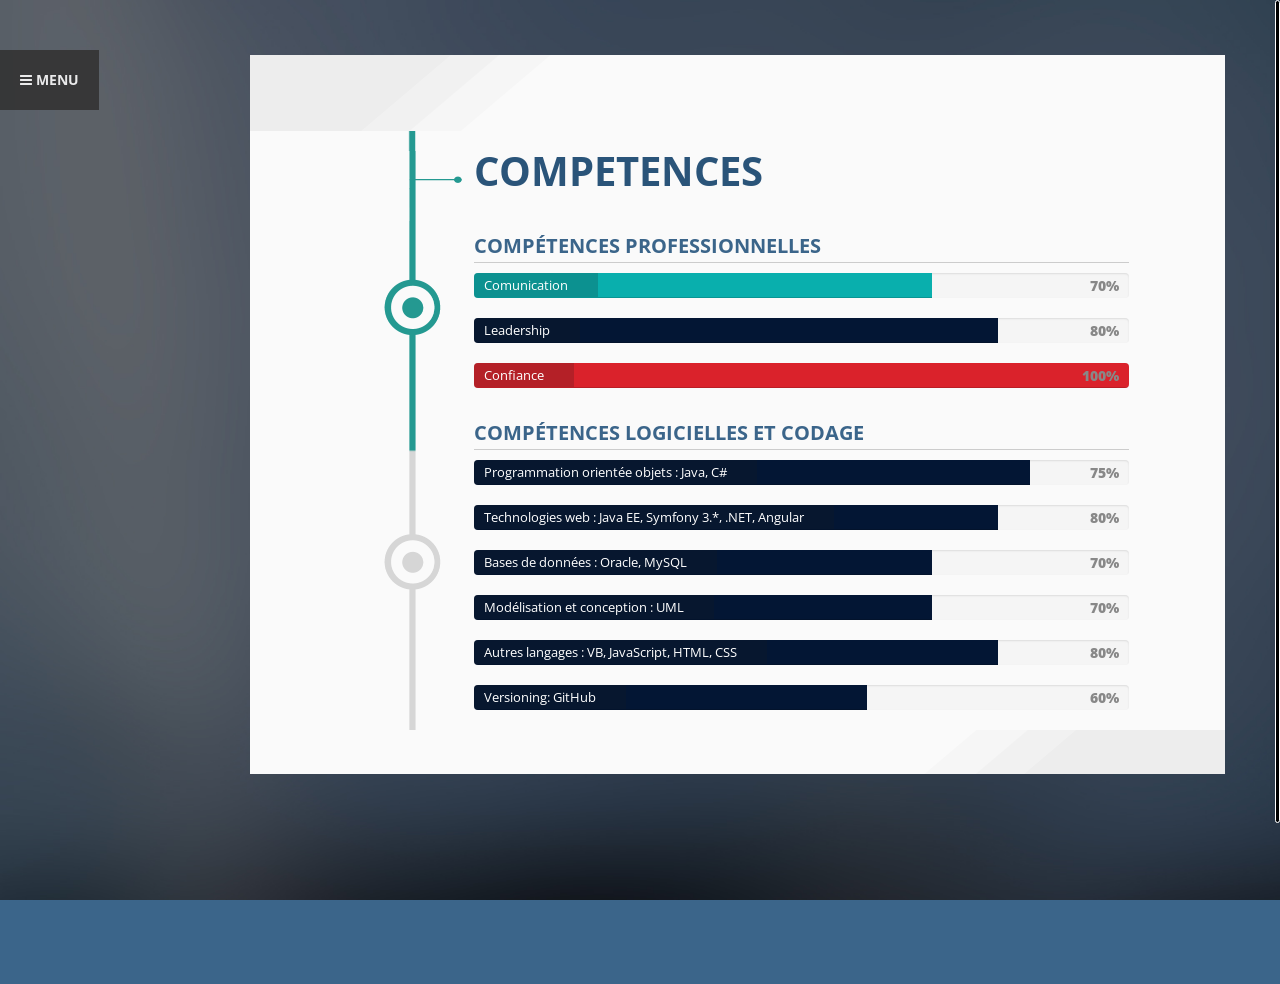
==== competences.html @ 01e5f042 "first commit" ====
<!DOCTYPE html>
<html lang="en-US">

<!-- Mirrored from 3jon.com/demo/nwp/item/vertica/johnrex/ by HTTrack Website Copier/3.x [XR&CO'2014], Sun, 17 Nov 2019 12:20:59 GMT -->
<!-- Added by HTTrack --><meta http-equiv="content-type" content="text/html;charset=UTF-8" /><!-- /Added by HTTrack -->
<head>
	<meta charset="utf-8">
	<!--[if IE]><meta http-equiv="X-UA-Compatible" content="IE=edge"><![endif]-->
	<meta name="viewport" content="width=device-width, initial-scale=1">

	<link href="wp-content/themes/vertica/img/apple-touch-icon-144.png" rel="apple-touch-icon-precomposed" sizes="144x144">
	<link href="wp-content/themes/vertica/img/apple-touch-icon-72-precomposed.html" rel="apple-touch-icon-precomposed" sizes="72x72">
	<link href="wp-content/themes/vertica/img/apple-touch-icon-57.png" rel="apple-touch-icon-precomposed">

	

	<script>(function(html){html.className = html.className.replace(/\bno-js\b/,'js')})(document.documentElement);</script>
<title>Salmene Ben Romdhane</title>
<meta name='robots' content='noindex,follow' />
<link rel='dns-prefetch' href='http://fonts.googleapis.com/' />
<link rel='dns-prefetch' href='http://s.w.org/' />
<link rel="alternate" type="application/rss+xml" title="Vertica CV/Resume &raquo; Feed" href="feed/index.html" />
<link rel="alternate" type="application/rss+xml" title="Vertica CV/Resume &raquo; Comments Feed" href="comments/feed/index.html" />
		<script type="text/javascript">
			window._wpemojiSettings = {"baseUrl":"https:\/\/s.w.org\/images\/core\/emoji\/11.2.0\/72x72\/","ext":".png","svgUrl":"https:\/\/s.w.org\/images\/core\/emoji\/11.2.0\/svg\/","svgExt":".svg","source":{"concatemoji":"http:\/\/3jon.com\/demo\/nwp\/item\/vertica\/johnrex\/wp-includes\/js\/wp-emoji-release.min.js?ver=5.1.3"}};
			!function(a,b,c){function d(a,b){var c=String.fromCharCode;l.clearRect(0,0,k.width,k.height),l.fillText(c.apply(this,a),0,0);var d=k.toDataURL();l.clearRect(0,0,k.width,k.height),l.fillText(c.apply(this,b),0,0);var e=k.toDataURL();return d===e}function e(a){var b;if(!l||!l.fillText)return!1;switch(l.textBaseline="top",l.font="600 32px Arial",a){case"flag":return!(b=d([55356,56826,55356,56819],[55356,56826,8203,55356,56819]))&&(b=d([55356,57332,56128,56423,56128,56418,56128,56421,56128,56430,56128,56423,56128,56447],[55356,57332,8203,56128,56423,8203,56128,56418,8203,56128,56421,8203,56128,56430,8203,56128,56423,8203,56128,56447]),!b);case"emoji":return b=d([55358,56760,9792,65039],[55358,56760,8203,9792,65039]),!b}return!1}function f(a){var c=b.createElement("script");c.src=a,c.defer=c.type="text/javascript",b.getElementsByTagName("head")[0].appendChild(c)}var g,h,i,j,k=b.createElement("canvas"),l=k.getContext&&k.getContext("2d");for(j=Array("flag","emoji"),c.supports={everything:!0,everythingExceptFlag:!0},i=0;i<j.length;i++)c.supports[j[i]]=e(j[i]),c.supports.everything=c.supports.everything&&c.supports[j[i]],"flag"!==j[i]&&(c.supports.everythingExceptFlag=c.supports.everythingExceptFlag&&c.supports[j[i]]);c.supports.everythingExceptFlag=c.supports.everythingExceptFlag&&!c.supports.flag,c.DOMReady=!1,c.readyCallback=function(){c.DOMReady=!0},c.supports.everything||(h=function(){c.readyCallback()},b.addEventListener?(b.addEventListener("DOMContentLoaded",h,!1),a.addEventListener("load",h,!1)):(a.attachEvent("onload",h),b.attachEvent("onreadystatechange",function(){"complete"===b.readyState&&c.readyCallback()})),g=c.source||{},g.concatemoji?f(g.concatemoji):g.wpemoji&&g.twemoji&&(f(g.twemoji),f(g.wpemoji)))}(window,document,window._wpemojiSettings);
		</script>
		<style type="text/css">
img.wp-smiley,
img.emoji {
	display: inline !important;
	border: none !important;
	box-shadow: none !important;
	height: 1em !important;
	width: 1em !important;
	margin: 0 .07em !important;
	vertical-align: -0.1em !important;
	background: none !important;
	padding: 0 !important;
}
</style>
	<link rel='stylesheet' id='wp-block-library-css'  href='wp-includes/css/dist/block-library/style.minbdeb.css?ver=5.1.3' type='text/css' media='all' />
<link rel='stylesheet' id='contact-form-7-css'  href='wp-content/plugins/contact-form-7/includes/css/stylesbdeb.css?ver=5.1.3' type='text/css' media='all' />
<link rel='stylesheet' id='vertica-fonts-css'  href='http://fonts.googleapis.com/css?family=Open+Sans:400,300,700&amp;subset=latin,latin-ext' type='text/css' media='all' />
<link rel='stylesheet' id='vertica-base-style-css'  href='wp-content/themes/vertica/style.css' type='text/css' media='all' />
<link rel='stylesheet' id='font-awesome-css'  href='wp-content/plugins/js_composer/assets/lib/bower/font-awesome/css/font-awesome.min5b21.css?ver=6.0.2' type='text/css' media='all' />
<link rel='stylesheet' id='bootstrap-css'  href='wp-content/themes/vertica/vendor/bootstrap/css/bootstrap.minbdeb.css?ver=5.1.3' type='text/css' media='all' />
<link rel='stylesheet' id='nivo-lightbox-css'  href='wp-content/themes/vertica/vendor/nivo-lightbox/nivo-lightboxbdeb.css?ver=5.1.3' type='text/css' media='all' />
<link rel='stylesheet' id='lightbox-default-css'  href='wp-content/themes/vertica/vendor/nivo-lightbox/themes/default/defaultbdeb.css?ver=5.1.3' type='text/css' media='all' />
<link rel='stylesheet' id='animate-css'  href='wp-content/themes/vertica/vendor/animatebdeb.css?ver=5.1.3' type='text/css' media='all' />
<link rel='stylesheet' id='vertica-customs-css'  href='wp-content/themes/vertica/css/vt-customsbdeb.css?ver=5.1.3' type='text/css' media='all' />
<link rel='stylesheet' id='vertica-theme-style-css'  href='wp-content/themes/vertica/css/stylesbdeb.css?ver=5.1.3' type='text/css' media='all' />
<link rel='stylesheet' id='vertica-john-style-css'  href='wp-content/themes/vertica/css/stylesbdeb.css?ver=5.1.3' type='text/css' media='all' />
<!--[if lt IE 9]>
<link rel='stylesheet' id='vc_lte_ie9-css'  href='http://3jon.com/demo/nwp/item/vertica/johnrex/wp-content/plugins/js_composer/assets/css/vc_lte_ie9.min.css?ver=6.0.2' type='text/css' media='screen' />
<![endif]-->
<script type='text/javascript' src='wp-includes/js/jquery/jqueryb8ff.js?ver=1.12.4'></script>
<script type='text/javascript' src='wp-includes/js/jquery/jquery-migrate.min330a.js?ver=1.4.1'></script>
<link rel='https://api.w.org/' href='wp-json/index.html' />
<link rel="EditURI" type="application/rsd+xml" title="RSD" href="xmlrpc0db0.php?rsd" />
<link rel="wlwmanifest" type="application/wlwmanifest+xml" href="wp-includes/wlwmanifest.xml" /> 
<meta name="generator" content="WordPress 5.1.3" />
<link rel="canonical" href="index.html" />
<link rel='shortlink' href='index.html' />
<link rel="alternate" type="application/json+oembed" href="wp-json/oembed/1.0/embedcbfc.html?url=http%3A%2F%2F3jon.com%2Fdemo%2Fnwp%2Fitem%2Fvertica%2Fjohnrex%2F" />
<link rel="alternate" type="text/xml+oembed" href="wp-json/oembed/1.0/embed4acc.html?url=http%3A%2F%2F3jon.com%2Fdemo%2Fnwp%2Fitem%2Fvertica%2Fjohnrex%2F&amp;format=xml" />
		<style type="text/css">.recentcomments a{display:inline !important;padding:0 !important;margin:0 !important;}</style>
		<meta name="generator" content="Powered by WPBakery Page Builder - drag and drop page builder for WordPress."/>
<link rel="icon" href="wp-content/uploads/2019/05/apple-touch-icon-57.png" sizes="32x32" />
<link rel="icon" href="wp-content/uploads/2019/05/apple-touch-icon-57.png" sizes="192x192" />
<link rel="apple-touch-icon-precomposed" href="wp-content/uploads/2019/05/apple-touch-icon-57.png" />
<meta name="msapplication-TileImage" content="http://3jon.com/demo/nwp/item/vertica/johnrex/wp-content/uploads/2019/05/apple-touch-icon-57.png" />
<style type="text/css" title="dynamic-css" class="options-output">body.vertica_body{letter-spacing:0px;opacity: 1;visibility: visible;-webkit-transition: opacity 0.24s ease-in-out;-moz-transition: opacity 0.24s ease-in-out;transition: opacity 0.24s ease-in-out;}.wf-loading body.vertica_body{opacity: 0;}.ie.wf-loading body.vertica_body{visibility: hidden;}.h1,.h2,.h3,.h4,.h5,.h6,h1,h2,h3,h4,h5,h6{letter-spacing:0px;opacity: 1;visibility: visible;-webkit-transition: opacity 0.24s ease-in-out;-moz-transition: opacity 0.24s ease-in-out;transition: opacity 0.24s ease-in-out;}.wf-loading .h1,.wf-loading .h2,.wf-loading .h3,.wf-loading .h4,.wf-loading .h5,.wf-loading .h6,.wf-loading h1,.wf-loading h2,.wf-loading h3,.wf-loading h4,.wf-loading h5,.wf-loading h6{opacity: 0;}.ie.wf-loading .h1,.ie.wf-loading .h2,.ie.wf-loading .h3,.ie.wf-loading .h4,.ie.wf-loading .h5,.ie.wf-loading .h6,.ie.wf-loading h1,.ie.wf-loading h2,.ie.wf-loading h3,.ie.wf-loading h4,.ie.wf-loading h5,.ie.wf-loading h6{visibility: hidden;}.navbar-nav > li > a{letter-spacing:0px;opacity: 1;visibility: visible;-webkit-transition: opacity 0.24s ease-in-out;-moz-transition: opacity 0.24s ease-in-out;transition: opacity 0.24s ease-in-out;}.wf-loading .navbar-nav > li > a{opacity: 0;}.ie.wf-loading .navbar-nav > li > a{visibility: hidden;}</style><noscript><style type="text/css"> .wpb_animate_when_almost_visible { opacity: 1; }</style></noscript>
</head>

<body class="home page-template page-template-frontpage page-template-frontpage-php page page-id-14 wpb-js-composer js-comp-ver-6.0.2 vc_responsive" data-spy="scroll" data-target="#side-menu">

<!-- Page Loader
========================================================= -->

<div class="loader" id="page-loader"> 
  <div class="loading-wrapper">
    <div class="tp-loader spinner"></div>

    <div class="side-menu-name">

	Ben Romdhane <strong>Salmene ! 		</strong>

	
    </div>

    <p class="side-menu-job">
		INGENIEUR EN INFORMATIQUE	</p>

  </div>   
</div>



<!-- SIDE MENU
========================================================= -->
<div class="side-menu-open hidden-sm mob-open">
  <!-- Menu-button -->
    <a href="#" class="btn btn-default side-menu-button"><i class="fa fa-bars"></i> MENU</a>
</div>

<!-- Side Menu container -->
<div class="side-menu">

  <!-- close button -->
  <span id="side-menu-close"><i class="fa fa-times"></i></span>



  <!-- Menu header -->
	<a href="index.html" class="pro-img" rel="home">
		<img src="wp-content/uploads/2019/05/prof.jpg" alt="Vertica CV/Resume">
	</a>
	
	<p class="side-menu-job"></p>

    <div class="side-menu-name">

	Ben Romdhane <strong>Salmene 		</strong>

	
    </div>

    <p class="side-menu-job">
		Ingénieur En Informatique<br>Technologies Du Web Et L’Internet 	</p>


  <!-- Main Navigation -->
  	
        
              <nav id="side-menu" class="side-menu-este">
                <ul id="nav" class="sf-menu nav side-menu-nav"><li id="menu-item-33" class="parent menu-item menu-item-type-post_type menu-item-object-page"><a href="index.html"><span>Introduction</span></a></li>
<li id="menu-item-31" class="parent menu-item menu-item-type-post_type menu-item-object-page"><a href="experience.html"><span>Experience</span></a></li>
<li id="menu-item-29" class="parent menu-item menu-item-type-post_type menu-item-object-page"><a href="projets.html"><span>Projets</span></a></li>
<li id="menu-item-30" class="parent menu-item menu-item-type-post_type menu-item-object-page"><a href="#competences"><span>Compétences</span></a></li>
<li id="menu-item-28" class="parent menu-item menu-item-type-post_type menu-item-object-page"><a href="#contact"><span>Contact</span></a></li>
</ul>              </nav>

        

  


</div>
<section id="content-body" class="vt_animate container">
  <div class="row introclass">

      
    
    <!-- Beginning of Content -->
    <div class="col-md-10 col-sm-10 col-md-offset-2 col-sm-offset-1 resume-container">
      
    
      
      <!-- /Header Buttons -->

      
  <br><br><br><br><br><br>
      
      <!-- TIMELINE -->
      <div class="timeline-wrap">
        <div class="timeline-bg">
        	
			
			
			
<section class="timeline skills" id="competences">
			<div class="vc_row wpb_row vc_row-fluid"><div class="wpb_column vc_column_container vc_col-sm-12"><div class="vc_column-inner"><div class="wpb_wrapper"><div class="line row timeline-margin ">
          <div class="content-wrap">
            <div class="col-md-1 bg1 timeline-space full-height hidden-sm hidden-xs"></div>
            <div class="col-md-2 timeline-progress hidden-sm hidden-xs full-height"></div>
            <div class="col-md-9 bg1 full-height"></div>
          </div>
        </div>

        <div class="line row">
          <div class="col-md-1 bg1 timeline-space full-height hidden-sm hidden-xs"></div>
          <div class="col-md-2 timeline-progress hidden-sm hidden-xs timeline-title full-height">
          </div>
          <div class="col-md-8 content-wrap bg1">
            <h2 class="section-title">COMPETENCES</h2>
          </div>

          <div class="col-md-1 bg1 timeline-space full-height hidden-sm hidden-xs"></div>

        </div>

        	<div class="line row ">

              <div class="col-md-1 bg1 timeline-space full-height hidden-sm hidden-xs"></div>
              <div class="col-md-2 timeline-progress hidden-sm hidden-xs full-height timeline-point "></div>

              <div class="col-md-8 content-wrap bg1">
                <div class="line-content">

                  <h3 class="section-item-title-1">compétences professionnelles</h3>

                  <ul class="skills-list">     <li>
                      <div class="progress">
                        <div class="progress-bar" role="progressbar" data-percent="70%" style="background:#09afad; width: 70%;">
                            <span class="sr-only">70% Complete</span>
                        </div>
                        <span class="progress-type">Comunication</span>
                        <span class="progress-completed">70%</span>
                      </div>
                    </li>     <li>
                      <div class="progress">
                        <div class="progress-bar progress-bar-2" role="progressbar" data-percent="90%" style="background:#031634; width: 80%;">
                            <span class="sr-only">80% Complete</span>
                        </div>
                        <span class="progress-type">Leadership</span>
                        <span class="progress-completed">80%</span>
                      </div>
                    </li>     <li>
                      <div class="progress">
                        <div class="progress-bar progress-bar-3" role="progressbar" data-percent="85%" style="background:#da222b; width: 100%;">
                            <span class="sr-only">100% Complete</span>
                        </div>
                        <span class="progress-type">Confiance</span>
                        <span class="progress-completed">100% </span>
                      </div>
                    </li>   </ul>

                </div>
              </div>

              <div class="col-md-1 bg1 timeline-space full-height hidden-sm hidden-xs"></div>

            </div><div class="line row ">

              <div class="col-md-1 bg1 timeline-space full-height hidden-sm hidden-xs"></div>
              <div class="col-md-2 timeline-progress hidden-sm hidden-xs full-height timeline-point "></div>

              <div class="col-md-8 content-wrap bg1">
                <div class="line-content">

                  <h3 class="section-item-title-1">compétences logicielles et codage</h3>

                  <ul class="skills-list">     
				  <li>
                      <div class="progress">
                        <div class="progress-bar progress-bar-2" role="progressbar" data-percent="60%" style="background:#031634; width: 85%;">
                            <span class="sr-only">75% Complete</span>
                        </div>
                        <span class="progress-type">Programmation orientée objets : Java, C#</span>
                        <span class="progress-completed">75%</span>
                      </div>
                    </li> 
					<li>
                      <div class="progress">
                        <div class="progress-bar progress-bar-2" role="progressbar" data-percent="60%" style="background:#031634; width: 80%;">
                            <span class="sr-only">80% Complete</span>
                        </div>
                        <span class="progress-type">Technologies web : Java EE, Symfony 3.*, .NET, Angular</span>
                        <span class="progress-completed">80%</span>
                      </div>
                    </li>
					<li>
                      <div class="progress">
                        <div class="progress-bar progress-bar-2" role="progressbar" data-percent="60%" style="background:#031634; width: 70%;">
                            <span class="sr-only">70% Complete</span>
                        </div>
                        <span class="progress-type">Bases de données : Oracle, MySQL</span>
                        <span class="progress-completed">70%</span>
                      </div>
                    </li>
					<li>
                      <div class="progress">
                        <div class="progress-bar progress-bar-2" role="progressbar" data-percent="60%" style="background:#031634; width: 70%;">
                            <span class="sr-only">70% Complete</span>
                        </div>
                        <span class="progress-type">Modélisation et conception : UML</span>
                        <span class="progress-completed">70%</span>
                      </div>
                    </li>
					<li>
                      <div class="progress">
                        <div class="progress-bar progress-bar-2" role="progressbar" data-percent="60%" style="background:#031634; width: 80%;">
                            <span class="sr-only">80% Complete</span>
                        </div>
                        <span class="progress-type">Autres langages : VB, JavaScript, HTML, CSS</span>
                        <span class="progress-completed">80%</span>
                      </div>
                    </li>
					<li>
                      <div class="progress">
                        <div class="progress-bar progress-bar-2" role="progressbar" data-percent="60%" style="background:#031634; width: 60%;">
                            <span class="sr-only">60% Complete</span>
                        </div>
                        <span class="progress-type">Versioning: GitHub</span>
                        <span class="progress-completed">60%</span>
                      </div>
                    </li>
					
					</ul>

                </div>
              </div>

              <div class="col-md-1 bg1 timeline-space full-height hidden-sm hidden-xs"></div>

            </div>

        </div></div></div></div>
				
			 </section>
			
			

			
			
			

			

			
			
			
			
			
			
			
			
			
		
  
 

		</div>
	</div>


      

    </div> 
  </div> 
</section>


<!-- Animation -->
<script>
jQuery(document).ready(function(){
if (jQuery(".vt_animate").hasClass("animated")) {
jQuery(".vt_animate").removeClass("animated");
jQuery(".vt_animate").addClass("animated");
}
else{
jQuery(".vt_animate").addClass("animated");
}
}); 
</script><link rel='stylesheet' id='js_composer_front-css'  href='wp-content/plugins/js_composer/assets/css/js_composer.min5b21.css?ver=6.0.2' type='text/css' media='all' />
<script type='text/javascript'>
/* <![CDATA[ */
var wpcf7 = {"apiSettings":{"root":"http:\/\/3jon.com\/demo\/nwp\/item\/vertica\/johnrex\/wp-json\/contact-form-7\/v1","namespace":"contact-form-7\/v1"}};
/* ]]> */
</script>
<script type='text/javascript' src='wp-content/plugins/contact-form-7/includes/js/scriptsbdeb.js?ver=5.1.3'></script>
<script type='text/javascript' src='wp-content/themes/vertica/vendor/bootstrap/js/bootstrap.min68b3.js?ver=1'></script>
<script type='text/javascript' src='wp-content/themes/vertica/vendor/jquery.easing.min77ae.js?ver=2'></script>
<script type='text/javascript' src='wp-content/themes/vertica/vendor/jquery.mousewheel.min592e.js?ver=3'></script>
<script type='text/javascript' src='wp-content/themes/vertica/vendor/jquery.nicescroll.min7dd3.js?ver=4'></script>
<script type='text/javascript' src='wp-content/themes/vertica/vendor/waypoints.minb52e.js?ver=5'></script>
<script type='text/javascript' src='wp-content/themes/vertica/vendor/nivo-lightbox/nivo-lightbox9055.js?ver=6'></script>
<script type='text/javascript' src='wp-content/themes/vertica/vendor/jquery.bxslider.min0e7e.js?ver=7'></script>
<script type='text/javascript' src='wp-content/themes/vertica/vendor/jquery.validate.min5055.js?ver=8'></script>
<script type='text/javascript' src='wp-content/themes/vertica/vendor/placeholders.jquery.min544b.js?ver=9'></script>
<script type='text/javascript' src='wp-content/themes/vertica/vendor/cross-browser840f.js?ver=10'></script>
<script type='text/javascript' src='wp-content/themes/vertica/js/main8bb0.js?ver=11'></script>
<script type='text/javascript' src='wp-includes/js/wp-embed.minbdeb.js?ver=5.1.3'></script>
<script type='text/javascript' src='wp-content/plugins/js_composer/assets/js/dist/js_composer_front.min5b21.js?ver=6.0.2'></script>

</body>

<!-- Mirrored from 3jon.com/demo/nwp/item/vertica/johnrex/ by HTTrack Website Copier/3.x [XR&CO'2014], Sun, 17 Nov 2019 12:22:25 GMT -->
</html>
---- wp-includes/css/dist/block-library/style.minbdeb.css ----
.wp-block-audio figcaption{margin-top:.5em;margin-bottom:1em;color:#555d66;text-align:center;font-size:13px}.wp-block-audio audio{width:100%;min-width:300px}.editor-block-list__layout .reusable-block-edit-panel{align-items:center;background:#f8f9f9;color:#555d66;display:flex;flex-wrap:wrap;font-family:-apple-system,BlinkMacSystemFont,Segoe UI,Roboto,Oxygen-Sans,Ubuntu,Cantarell,Helvetica Neue,sans-serif;font-size:13px;top:-14px;margin:0 -14px;padding:8px 14px;position:relative;z-index:7}.editor-block-list__layout .editor-block-list__layout .reusable-block-edit-panel{margin:0 -14px;padding:8px 14px}.editor-block-list__layout .reusable-block-edit-panel .reusable-block-edit-panel__spinner{margin:0 5px}.editor-block-list__layout .reusable-block-edit-panel .reusable-block-edit-panel__info{margin-right:auto}.editor-block-list__layout .reusable-block-edit-panel .reusable-block-edit-panel__label{margin-right:8px;white-space:nowrap;font-weight:600}.editor-block-list__layout .reusable-block-edit-panel .reusable-block-edit-panel__title{flex:1 1 100%;font-size:14px;height:30px;margin:4px 0 8px}.editor-block-list__layout .reusable-block-edit-panel .components-button.reusable-block-edit-panel__button{flex-shrink:0}@media (min-width:960px){.editor-block-list__layout .reusable-block-edit-panel{flex-wrap:nowrap}.editor-block-list__layout .reusable-block-edit-panel .reusable-block-edit-panel__title{margin:0}.editor-block-list__layout .reusable-block-edit-panel .components-button.reusable-block-edit-panel__button{margin:0 0 0 5px}}.editor-block-list__layout .reusable-block-indicator{background:#fff;border-left:1px dashed #e2e4e7;color:#555d66;border-bottom:1px dashed #e2e4e7;top:-14px;height:30px;padding:4px;position:absolute;z-index:1;width:30px;right:-14px}.wp-block-button{color:#fff;margin-bottom:1.5em}.wp-block-button.aligncenter{text-align:center}.wp-block-button.alignright{text-align:right}.wp-block-button__link{background-color:#32373c;border:none;border-radius:28px;box-shadow:none;color:inherit;cursor:pointer;display:inline-block;font-size:18px;margin:0;padding:12px 24px;text-align:center;text-decoration:none;white-space:normal;overflow-wrap:break-word}.wp-block-button__link:active,.wp-block-button__link:focus,.wp-block-button__link:hover{color:inherit}.is-style-squared .wp-block-button__link{border-radius:0}.is-style-outline{color:#32373c}.is-style-outline .wp-block-button__link{background:transparent;border:2px solid}.wp-block-categories.alignleft{margin-right:2em}.wp-block-categories.alignright{margin-left:2em}.wp-block-columns{display:flex;flex-wrap:wrap}@media (min-width:782px){.wp-block-columns{flex-wrap:nowrap}}.wp-block-column{flex:1;margin-bottom:1em;flex-basis:100%;min-width:0;word-break:break-word;overflow-wrap:break-word}@media (min-width:600px){.wp-block-column{flex-basis:50%;flex-grow:0}}@media (min-width:600px){.wp-block-column:nth-child(odd){margin-right:32px}.wp-block-column:not(:first-child),.wp-block-column:nth-child(2n){margin-left:32px}.wp-block-column:not(:last-child){margin-right:32px}}.wp-block-cover,.wp-block-cover-image{position:relative;background-color:#000;background-size:cover;background-position:50%;min-height:430px;width:100%;margin:0 0 1.5em;display:flex;justify-content:center;align-items:center;overflow:hidden}.wp-block-cover-image.has-left-content,.wp-block-cover.has-left-content{justify-content:flex-start}.wp-block-cover-image.has-left-content .wp-block-cover-image-text,.wp-block-cover-image.has-left-content .wp-block-cover-text,.wp-block-cover-image.has-left-content h2,.wp-block-cover.has-left-content .wp-block-cover-image-text,.wp-block-cover.has-left-content .wp-block-cover-text,.wp-block-cover.has-left-content h2{margin-left:0;text-align:left}.wp-block-cover-image.has-right-content,.wp-block-cover.has-right-content{justify-content:flex-end}.wp-block-cover-image.has-right-content .wp-block-cover-image-text,.wp-block-cover-image.has-right-content .wp-block-cover-text,.wp-block-cover-image.has-right-content h2,.wp-block-cover.has-right-content .wp-block-cover-image-text,.wp-block-cover.has-right-content .wp-block-cover-text,.wp-block-cover.has-right-content h2{margin-right:0;text-align:right}.wp-block-cover-image .wp-block-cover-image-text,.wp-block-cover-image .wp-block-cover-text,.wp-block-cover-image h2,.wp-block-cover .wp-block-cover-image-text,.wp-block-cover .wp-block-cover-text,.wp-block-cover h2{color:#fff;font-size:2em;line-height:1.25;z-index:1;margin-bottom:0;max-width:610px;padding:14px;text-align:center}.wp-block-cover-image .wp-block-cover-image-text a,.wp-block-cover-image .wp-block-cover-image-text a:active,.wp-block-cover-image .wp-block-cover-image-text a:focus,.wp-block-cover-image .wp-block-cover-image-text a:hover,.wp-block-cover-image .wp-block-cover-text a,.wp-block-cover-image .wp-block-cover-text a:active,.wp-block-cover-image .wp-block-cover-text a:focus,.wp-block-cover-image .wp-block-cover-text a:hover,.wp-block-cover-image h2 a,.wp-block-cover-image h2 a:active,.wp-block-cover-image h2 a:focus,.wp-block-cover-image h2 a:hover,.wp-block-cover .wp-block-cover-image-text a,.wp-block-cover .wp-block-cover-image-text a:active,.wp-block-cover .wp-block-cover-image-text a:focus,.wp-block-cover .wp-block-cover-image-text a:hover,.wp-block-cover .wp-block-cover-text a,.wp-block-cover .wp-block-cover-text a:active,.wp-block-cover .wp-block-cover-text a:focus,.wp-block-cover .wp-block-cover-text a:hover,.wp-block-cover h2 a,.wp-block-cover h2 a:active,.wp-block-cover h2 a:focus,.wp-block-cover h2 a:hover{color:#fff}.wp-block-cover-image.has-parallax,.wp-block-cover.has-parallax{background-attachment:fixed}@supports (-webkit-overflow-scrolling:touch){.wp-block-cover-image.has-parallax,.wp-block-cover.has-parallax{background-attachment:scroll}}.wp-block-cover-image.has-background-dim:before,.wp-block-cover.has-background-dim:before{content:"";position:absolute;top:0;left:0;bottom:0;right:0;background-color:inherit;opacity:.5;z-index:1}.wp-block-cover-image.has-background-dim.has-background-dim-10:before,.wp-block-cover.has-background-dim.has-background-dim-10:before{opacity:.1}.wp-block-cover-image.has-background-dim.has-background-dim-20:before,.wp-block-cover.has-background-dim.has-background-dim-20:before{opacity:.2}.wp-block-cover-image.has-background-dim.has-background-dim-30:before,.wp-block-cover.has-background-dim.has-background-dim-30:before{opacity:.3}.wp-block-cover-image.has-background-dim.has-background-dim-40:before,.wp-block-cover.has-background-dim.has-background-dim-40:before{opacity:.4}.wp-block-cover-image.has-background-dim.has-background-dim-50:before,.wp-block-cover.has-background-dim.has-background-dim-50:before{opacity:.5}.wp-block-cover-image.has-background-dim.has-background-dim-60:before,.wp-block-cover.has-background-dim.has-background-dim-60:before{opacity:.6}.wp-block-cover-image.has-background-dim.has-background-dim-70:before,.wp-block-cover.has-background-dim.has-background-dim-70:before{opacity:.7}.wp-block-cover-image.has-background-dim.has-background-dim-80:before,.wp-block-cover.has-background-dim.has-background-dim-80:before{opacity:.8}.wp-block-cover-image.has-background-dim.has-background-dim-90:before,.wp-block-cover.has-background-dim.has-background-dim-90:before{opacity:.9}.wp-block-cover-image.has-background-dim.has-background-dim-100:before,.wp-block-cover.has-background-dim.has-background-dim-100:before{opacity:1}.wp-block-cover-image.alignleft,.wp-block-cover-image.alignright,.wp-block-cover.alignleft,.wp-block-cover.alignright{max-width:305px;width:100%}.wp-block-cover-image:after,.wp-block-cover:after{display:block;content:"";font-size:0;min-height:inherit}@supports ((position:-webkit-sticky) or (position:sticky)){.wp-block-cover-image:after,.wp-block-cover:after{content:none}}.wp-block-cover-image.aligncenter,.wp-block-cover-image.alignleft,.wp-block-cover-image.alignright,.wp-block-cover.aligncenter,.wp-block-cover.alignleft,.wp-block-cover.alignright{display:flex}.wp-block-cover__video-background{position:absolute;top:50%;left:50%;transform:translateX(-50%) translateY(-50%);width:100%;height:100%;z-index:0;-o-object-fit:cover;object-fit:cover}.editor-block-list__block[data-type="core/embed"][data-align=left] .editor-block-list__block-edit,.editor-block-list__block[data-type="core/embed"][data-align=right] .editor-block-list__block-edit,.wp-block-embed.alignleft,.wp-block-embed.alignright{max-width:360px;width:100%}.wp-block-embed{margin-bottom:1em}.wp-block-embed figcaption{margin-top:.5em;margin-bottom:1em;color:#555d66;text-align:center;font-size:13px}.wp-embed-responsive .wp-block-embed.wp-embed-aspect-1-1 .wp-block-embed__wrapper,.wp-embed-responsive .wp-block-embed.wp-embed-aspect-1-2 .wp-block-embed__wrapper,.wp-embed-responsive .wp-block-embed.wp-embed-aspect-4-3 .wp-block-embed__wrapper,.wp-embed-responsive .wp-block-embed.wp-embed-aspect-9-16 .wp-block-embed__wrapper,.wp-embed-responsive .wp-block-embed.wp-embed-aspect-16-9 .wp-block-embed__wrapper,.wp-embed-responsive .wp-block-embed.wp-embed-aspect-18-9 .wp-block-embed__wrapper,.wp-embed-responsive .wp-block-embed.wp-embed-aspect-21-9 .wp-block-embed__wrapper{position:relative}.wp-embed-responsive .wp-block-embed.wp-embed-aspect-1-1 .wp-block-embed__wrapper:before,.wp-embed-responsive .wp-block-embed.wp-embed-aspect-1-2 .wp-block-embed__wrapper:before,.wp-embed-responsive .wp-block-embed.wp-embed-aspect-4-3 .wp-block-embed__wrapper:before,.wp-embed-responsive .wp-block-embed.wp-embed-aspect-9-16 .wp-block-embed__wrapper:before,.wp-embed-responsive .wp-block-embed.wp-embed-aspect-16-9 .wp-block-embed__wrapper:before,.wp-embed-responsive .wp-block-embed.wp-embed-aspect-18-9 .wp-block-embed__wrapper:before,.wp-embed-responsive .wp-block-embed.wp-embed-aspect-21-9 .wp-block-embed__wrapper:before{content:"";display:block;padding-top:50%}.wp-embed-responsive .wp-block-embed.wp-embed-aspect-1-1 .wp-block-embed__wrapper iframe,.wp-embed-responsive .wp-block-embed.wp-embed-aspect-1-2 .wp-block-embed__wrapper iframe,.wp-embed-responsive .wp-block-embed.wp-embed-aspect-4-3 .wp-block-embed__wrapper iframe,.wp-embed-responsive .wp-block-embed.wp-embed-aspect-9-16 .wp-block-embed__wrapper iframe,.wp-embed-responsive .wp-block-embed.wp-embed-aspect-16-9 .wp-block-embed__wrapper iframe,.wp-embed-responsive .wp-block-embed.wp-embed-aspect-18-9 .wp-block-embed__wrapper iframe,.wp-embed-responsive .wp-block-embed.wp-embed-aspect-21-9 .wp-block-embed__wrapper iframe{position:absolute;top:0;right:0;bottom:0;left:0;width:100%;height:100%}.wp-embed-responsive .wp-block-embed.wp-embed-aspect-21-9 .wp-block-embed__wrapper:before{padding-top:42.85%}.wp-embed-responsive .wp-block-embed.wp-embed-aspect-18-9 .wp-block-embed__wrapper:before{padding-top:50%}.wp-embed-responsive .wp-block-embed.wp-embed-aspect-16-9 .wp-block-embed__wrapper:before{padding-top:56.25%}.wp-embed-responsive .wp-block-embed.wp-embed-aspect-4-3 .wp-block-embed__wrapper:before{padding-top:75%}.wp-embed-responsive .wp-block-embed.wp-embed-aspect-1-1 .wp-block-embed__wrapper:before{padding-top:100%}.wp-embed-responsive .wp-block-embed.wp-embed-aspect-9-6 .wp-block-embed__wrapper:before{padding-top:66.66%}.wp-embed-responsive .wp-block-embed.wp-embed-aspect-1-2 .wp-block-embed__wrapper:before{padding-top:200%}.wp-block-file{margin-bottom:1.5em}.wp-block-file.aligncenter{text-align:center}.wp-block-file.alignright{text-align:right}.wp-block-file .wp-block-file__button{background:#32373c;border-radius:2em;color:#fff;font-size:13px;padding:.5em 1em}.wp-block-file a.wp-block-file__button{text-decoration:none}.wp-block-file a.wp-block-file__button:active,.wp-block-file a.wp-block-file__button:focus,.wp-block-file a.wp-block-file__button:hover,.wp-block-file a.wp-block-file__button:visited{box-shadow:none;color:#fff;opacity:.85;text-decoration:none}.wp-block-file *+.wp-block-file__button{margin-left:.75em}.wp-block-gallery{display:flex;flex-wrap:wrap;list-style-type:none;padding:0}.wp-block-gallery .blocks-gallery-image,.wp-block-gallery .blocks-gallery-item{margin:0 16px 16px 0;display:flex;flex-grow:1;flex-direction:column;justify-content:center;position:relative}.wp-block-gallery .blocks-gallery-image figure,.wp-block-gallery .blocks-gallery-item figure{margin:0;height:100%}@supports ((position:-webkit-sticky) or (position:sticky)){.wp-block-gallery .blocks-gallery-image figure,.wp-block-gallery .blocks-gallery-item figure{display:flex;align-items:flex-end;justify-content:flex-start}}.wp-block-gallery .blocks-gallery-image img,.wp-block-gallery .blocks-gallery-item img{display:block;max-width:100%;height:auto;width:100%}@supports ((position:-webkit-sticky) or (position:sticky)){.wp-block-gallery .blocks-gallery-image img,.wp-block-gallery .blocks-gallery-item img{width:auto}}.wp-block-gallery .blocks-gallery-image figcaption,.wp-block-gallery .blocks-gallery-item figcaption{position:absolute;bottom:0;width:100%;max-height:100%;overflow:auto;padding:40px 10px 5px;color:#fff;text-align:center;font-size:13px;background:linear-gradient(0deg,rgba(0,0,0,.7),rgba(0,0,0,.3) 60%,transparent)}.wp-block-gallery .blocks-gallery-image figcaption img,.wp-block-gallery .blocks-gallery-item figcaption img{display:inline}.wp-block-gallery.is-cropped .blocks-gallery-image a,.wp-block-gallery.is-cropped .blocks-gallery-image img,.wp-block-gallery.is-cropped .blocks-gallery-item a,.wp-block-gallery.is-cropped .blocks-gallery-item img{width:100%}@supports ((position:-webkit-sticky) or (position:sticky)){.wp-block-gallery.is-cropped .blocks-gallery-image a,.wp-block-gallery.is-cropped .blocks-gallery-image img,.wp-block-gallery.is-cropped .blocks-gallery-item a,.wp-block-gallery.is-cropped .blocks-gallery-item img{height:100%;flex:1;-o-object-fit:cover;object-fit:cover}}.wp-block-gallery .blocks-gallery-image,.wp-block-gallery .blocks-gallery-item{width:calc((100% - 16px)/2)}.wp-block-gallery .blocks-gallery-image:nth-of-type(2n),.wp-block-gallery .blocks-gallery-item:nth-of-type(2n){margin-right:0}.wp-block-gallery.columns-1 .blocks-gallery-image,.wp-block-gallery.columns-1 .blocks-gallery-item{width:100%;margin-right:0}@media (min-width:600px){.wp-block-gallery.columns-3 .blocks-gallery-image,.wp-block-gallery.columns-3 .blocks-gallery-item{width:calc((100% - 32px)/3);margin-right:16px}.wp-block-gallery.columns-4 .blocks-gallery-image,.wp-block-gallery.columns-4 .blocks-gallery-item{width:calc((100% - 48px)/4);margin-right:16px}.wp-block-gallery.columns-5 .blocks-gallery-image,.wp-block-gallery.columns-5 .blocks-gallery-item{width:calc((100% - 64px)/5);margin-right:16px}.wp-block-gallery.columns-6 .blocks-gallery-image,.wp-block-gallery.columns-6 .blocks-gallery-item{width:calc((100% - 80px)/6);margin-right:16px}.wp-block-gallery.columns-7 .blocks-gallery-image,.wp-block-gallery.columns-7 .blocks-gallery-item{width:calc((100% - 96px)/7);margin-right:16px}.wp-block-gallery.columns-8 .blocks-gallery-image,.wp-block-gallery.columns-8 .blocks-gallery-item{width:calc((100% - 112px)/8);margin-right:16px}.wp-block-gallery.columns-1 .blocks-gallery-image:nth-of-type(1n),.wp-block-gallery.columns-1 .blocks-gallery-item:nth-of-type(1n),.wp-block-gallery.columns-2 .blocks-gallery-image:nth-of-type(2n),.wp-block-gallery.columns-2 .blocks-gallery-item:nth-of-type(2n),.wp-block-gallery.columns-3 .blocks-gallery-image:nth-of-type(3n),.wp-block-gallery.columns-3 .blocks-gallery-item:nth-of-type(3n),.wp-block-gallery.columns-4 .blocks-gallery-image:nth-of-type(4n),.wp-block-gallery.columns-4 .blocks-gallery-item:nth-of-type(4n),.wp-block-gallery.columns-5 .blocks-gallery-image:nth-of-type(5n),.wp-block-gallery.columns-5 .blocks-gallery-item:nth-of-type(5n),.wp-block-gallery.columns-6 .blocks-gallery-image:nth-of-type(6n),.wp-block-gallery.columns-6 .blocks-gallery-item:nth-of-type(6n),.wp-block-gallery.columns-7 .blocks-gallery-image:nth-of-type(7n),.wp-block-gallery.columns-7 .blocks-gallery-item:nth-of-type(7n),.wp-block-gallery.columns-8 .blocks-gallery-image:nth-of-type(8n),.wp-block-gallery.columns-8 .blocks-gallery-item:nth-of-type(8n){margin-right:0}}.wp-block-gallery .blocks-gallery-image:last-child,.wp-block-gallery .blocks-gallery-item:last-child{margin-right:0}.wp-block-gallery .blocks-gallery-item.has-add-item-button{width:100%}.wp-block-gallery.alignleft,.wp-block-gallery.alignright{max-width:305px;width:100%}.wp-block-gallery.aligncenter,.wp-block-gallery.alignleft,.wp-block-gallery.alignright{display:flex}.wp-block-gallery.aligncenter .blocks-gallery-item figure{justify-content:center}.wp-block-image{max-width:100%;margin-bottom:1em;margin-left:0;margin-right:0}.wp-block-image img{max-width:100%}.wp-block-image.aligncenter{text-align:center}.wp-block-image.alignfull img,.wp-block-image.alignwide img{width:100%}.wp-block-image .aligncenter,.wp-block-image .alignleft,.wp-block-image .alignright,.wp-block-image.is-resized{display:table;margin-left:0;margin-right:0}.wp-block-image .aligncenter>figcaption,.wp-block-image .alignleft>figcaption,.wp-block-image .alignright>figcaption,.wp-block-image.is-resized>figcaption{display:table-caption;caption-side:bottom}.wp-block-image .alignleft{float:left;margin-right:1em}.wp-block-image .alignright{float:right;margin-left:1em}.wp-block-image .aligncenter{margin-left:auto;margin-right:auto}.wp-block-image figcaption{margin-top:.5em;margin-bottom:1em;color:#555d66;text-align:center;font-size:13px}.wp-block-latest-comments__comment{font-size:15px;line-height:1.1;list-style:none;margin-bottom:1em}.has-avatars .wp-block-latest-comments__comment{min-height:36px;list-style:none}.has-avatars .wp-block-latest-comments__comment .wp-block-latest-comments__comment-excerpt,.has-avatars .wp-block-latest-comments__comment .wp-block-latest-comments__comment-meta{margin-left:52px}.has-dates .wp-block-latest-comments__comment,.has-excerpts .wp-block-latest-comments__comment{line-height:1.5}.wp-block-latest-comments__comment-excerpt p{font-size:14px;line-height:1.8;margin:5px 0 20px}.wp-block-latest-comments__comment-date{color:#8f98a1;display:block;font-size:12px}.wp-block-latest-comments .avatar,.wp-block-latest-comments__comment-avatar{border-radius:24px;display:block;float:left;height:40px;margin-right:12px;width:40px}.wp-block-latest-posts.alignleft{margin-right:2em}.wp-block-latest-posts.alignright{margin-left:2em}.wp-block-latest-posts.is-grid{display:flex;flex-wrap:wrap;padding:0;list-style:none}.wp-block-latest-posts.is-grid li{margin:0 16px 16px 0;width:100%}@media (min-width:600px){.wp-block-latest-posts.columns-2 li{width:calc(50% - 16px)}.wp-block-latest-posts.columns-3 li{width:calc(33.33333% - 16px)}.wp-block-latest-posts.columns-4 li{width:calc(25% - 16px)}.wp-block-latest-posts.columns-5 li{width:calc(20% - 16px)}.wp-block-latest-posts.columns-6 li{width:calc(16.66667% - 16px)}}.wp-block-latest-posts__post-date{display:block;color:#6c7781;font-size:13px}.wp-block-media-text{display:grid;grid-template-rows:auto;align-items:center;grid-template-areas:"media-text-media media-text-content";grid-template-columns:50% auto}.wp-block-media-text.has-media-on-the-right{grid-template-areas:"media-text-content media-text-media";grid-template-columns:auto 50%}.wp-block-media-text .wp-block-media-text__media{grid-area:media-text-media;margin:0}.wp-block-media-text .wp-block-media-text__content{word-break:break-word;grid-area:media-text-content;padding:0 8%}.wp-block-media-text>figure>img,.wp-block-media-text>figure>video{max-width:unset;width:100%;vertical-align:middle}@media (max-width:600px){.wp-block-media-text.is-stacked-on-mobile{grid-template-columns:100%!important;grid-template-areas:"media-text-media" "media-text-content"}.wp-block-media-text.is-stacked-on-mobile.has-media-on-the-right{grid-template-areas:"media-text-content" "media-text-media"}}p.is-small-text{font-size:14px}p.is-regular-text{font-size:16px}p.is-large-text{font-size:36px}p.is-larger-text{font-size:48px}p.has-drop-cap:not(:focus):first-letter{float:left;font-size:8.4em;line-height:.68;font-weight:100;margin:.05em .1em 0 0;text-transform:uppercase;font-style:normal}p.has-drop-cap:not(:focus):after{content:"";display:table;clear:both;padding-top:14px}p.has-background{padding:20px 30px}p.has-text-color a{color:inherit}.wp-block-pullquote{padding:3em 0;margin-left:0;margin-right:0;text-align:center}.wp-block-pullquote.alignleft,.wp-block-pullquote.alignright{max-width:305px}.wp-block-pullquote.alignleft p,.wp-block-pullquote.alignright p{font-size:20px}.wp-block-pullquote p{font-size:28px;line-height:1.6}.wp-block-pullquote cite,.wp-block-pullquote footer{position:relative}.wp-block-pullquote .has-text-color a{color:inherit}.wp-block-pullquote:not(.is-style-solid-color){background:none}.wp-block-pullquote.is-style-solid-color{border:none}.wp-block-pullquote.is-style-solid-color blockquote{margin-left:auto;margin-right:auto;text-align:left;max-width:60%}.wp-block-pullquote.is-style-solid-color blockquote p{margin-top:0;margin-bottom:0;font-size:32px}.wp-block-pullquote.is-style-solid-color blockquote cite{text-transform:none;font-style:normal}.wp-block-pullquote cite{color:inherit}.wp-block-quote.is-large,.wp-block-quote.is-style-large{margin:0 0 16px;padding:0 1em}.wp-block-quote.is-large p,.wp-block-quote.is-style-large p{font-size:24px;font-style:italic;line-height:1.6}.wp-block-quote.is-large cite,.wp-block-quote.is-large footer,.wp-block-quote.is-style-large cite,.wp-block-quote.is-style-large footer{font-size:18px;text-align:right}.wp-block-separator.is-style-wide{border-bottom-width:1px}.wp-block-separator.is-style-dots{background:none;border:none;text-align:center;max-width:none;line-height:1;height:auto}.wp-block-separator.is-style-dots:before{content:"\00b7 \00b7 \00b7";color:#191e23;font-size:20px;letter-spacing:2em;padding-left:2em;font-family:serif}p.wp-block-subhead{font-size:1.1em;font-style:italic;opacity:.75}.wp-block-table.has-fixed-layout{table-layout:fixed;width:100%}.wp-block-table.aligncenter,.wp-block-table.alignleft,.wp-block-table.alignright{display:table;width:auto}.wp-block-table.is-style-stripes{border-spacing:0;border-collapse:inherit;border-bottom:1px solid #f3f4f5}.wp-block-table.is-style-stripes tr:nth-child(odd){background-color:#f3f4f5}.wp-block-table.is-style-stripes td{border-color:transparent}.wp-block-text-columns,.wp-block-text-columns.aligncenter{display:flex}.wp-block-text-columns .wp-block-column{margin:0 16px;padding:0}.wp-block-text-columns .wp-block-column:first-child{margin-left:0}.wp-block-text-columns .wp-block-column:last-child{margin-right:0}.wp-block-text-columns.columns-2 .wp-block-column{width:50%}.wp-block-text-columns.columns-3 .wp-block-column{width:33.33333%}.wp-block-text-columns.columns-4 .wp-block-column{width:25%}pre.wp-block-verse{white-space:nowrap;overflow:auto}.wp-block-video{margin-left:0;margin-right:0}.wp-block-video video{max-width:100%}@supports ((position:-webkit-sticky) or (position:sticky)){.wp-block-video [poster]{-o-object-fit:cover;object-fit:cover}}.wp-block-video.aligncenter{text-align:center}.wp-block-video figcaption{margin-top:.5em;margin-bottom:1em;color:#555d66;text-align:center;font-size:13px}.has-pale-pink-background-color.has-pale-pink-background-color{background-color:#f78da7}.has-vivid-red-background-color.has-vivid-red-background-color{background-color:#cf2e2e}.has-luminous-vivid-orange-background-color.has-luminous-vivid-orange-background-color{background-color:#ff6900}.has-luminous-vivid-amber-background-color.has-luminous-vivid-amber-background-color{background-color:#fcb900}.has-light-green-cyan-background-color.has-light-green-cyan-background-color{background-color:#7bdcb5}.has-vivid-green-cyan-background-color.has-vivid-green-cyan-background-color{background-color:#00d084}.has-pale-cyan-blue-background-color.has-pale-cyan-blue-background-color{background-color:#8ed1fc}.has-vivid-cyan-blue-background-color.has-vivid-cyan-blue-background-color{background-color:#0693e3}.has-very-light-gray-background-color.has-very-light-gray-background-color{background-color:#eee}.has-cyan-bluish-gray-background-color.has-cyan-bluish-gray-background-color{background-color:#abb8c3}.has-very-dark-gray-background-color.has-very-dark-gray-background-color{background-color:#313131}.has-pale-pink-color.has-pale-pink-color{color:#f78da7}.has-vivid-red-color.has-vivid-red-color{color:#cf2e2e}.has-luminous-vivid-orange-color.has-luminous-vivid-orange-color{color:#ff6900}.has-luminous-vivid-amber-color.has-luminous-vivid-amber-color{color:#fcb900}.has-light-green-cyan-color.has-light-green-cyan-color{color:#7bdcb5}.has-vivid-green-cyan-color.has-vivid-green-cyan-color{color:#00d084}.has-pale-cyan-blue-color.has-pale-cyan-blue-color{color:#8ed1fc}.has-vivid-cyan-blue-color.has-vivid-cyan-blue-color{color:#0693e3}.has-very-light-gray-color.has-very-light-gray-color{color:#eee}.has-cyan-bluish-gray-color.has-cyan-bluish-gray-color{color:#abb8c3}.has-very-dark-gray-color.has-very-dark-gray-color{color:#313131}.has-small-font-size{font-size:13px}.has-normal-font-size,.has-regular-font-size{font-size:16px}.has-medium-font-size{font-size:20px}.has-large-font-size{font-size:36px}.has-huge-font-size,.has-larger-font-size{font-size:42px}
---- wp-content/plugins/contact-form-7/includes/css/stylesbdeb.css ----
div.wpcf7 {
	margin: 0;
	padding: 0;
}

div.wpcf7 .screen-reader-response {
	position: absolute;
	overflow: hidden;
	clip: rect(1px, 1px, 1px, 1px);
	height: 1px;
	width: 1px;
	margin: 0;
	padding: 0;
	border: 0;
}

div.wpcf7-response-output {
	margin: 2em 0.5em 1em;
	padding: 0.2em 1em;
	border: 2px solid #ff0000;
}

div.wpcf7-mail-sent-ok {
	border: 2px solid #398f14;
}

div.wpcf7-mail-sent-ng,
div.wpcf7-aborted {
	border: 2px solid #ff0000;
}

div.wpcf7-spam-blocked {
	border: 2px solid #ffa500;
}

div.wpcf7-validation-errors,
div.wpcf7-acceptance-missing {
	border: 2px solid #f7e700;
}

.wpcf7-form-control-wrap {
	position: relative;
}

span.wpcf7-not-valid-tip {
	color: #f00;
	font-size: 1em;
	font-weight: normal;
	display: block;
}

.use-floating-validation-tip span.wpcf7-not-valid-tip {
	position: absolute;
	top: 20%;
	left: 20%;
	z-index: 100;
	border: 1px solid #ff0000;
	background: #fff;
	padding: .2em .8em;
}

span.wpcf7-list-item {
	display: inline-block;
	margin: 0 0 0 1em;
}

span.wpcf7-list-item-label::before,
span.wpcf7-list-item-label::after {
	content: " ";
}

.wpcf7-display-none {
	display: none;
}

div.wpcf7 .ajax-loader {
	visibility: hidden;
	display: inline-block;
	background-image: url('../../images/ajax-loader.gif');
	width: 16px;
	height: 16px;
	border: none;
	padding: 0;
	margin: 0 0 0 4px;
	vertical-align: middle;
}

div.wpcf7 .ajax-loader.is-active {
	visibility: visible;
}

div.wpcf7 div.ajax-error {
	display: none;
}

div.wpcf7 .placeheld {
	color: #888;
}

div.wpcf7 input[type="file"] {
	cursor: pointer;
}

div.wpcf7 input[type="file"]:disabled {
	cursor: default;
}

div.wpcf7 .wpcf7-submit:disabled {
	cursor: not-allowed;
}
---- wp-content/themes/vertica/style.css ----
/*==
Theme Name: Vertica
Theme URI: http://www.3jon.com/demo/themeforest/wp/vertica/
Description: Vertica is a clean, multipurpose and well crafted wp theme. 
It’s a cv / resume / vCard focused on digital professionals, whether designers, 
programmers or photographers. It is perfect to promote your work!
Version: 3.0
Author: 3jon
Author URI: https://themeforest.net/user/3jon
License:
License URI:
Tags:red, blue, green, orange, pink, two-columns, fluid-layout, custom-background, 
custom-colors, featured-images, theme-options
*/
---- wp-content/themes/vertica/vendor/nivo-lightbox/nivo-lightboxbdeb.css ----
/*
 * Nivo Lightbox v1.2.0
 * http://dev7studios.com/nivo-lightbox
 *
 * Copyright 2013, Dev7studios
 * Free to use and abuse under the MIT license.
 * http://www.opensource.org/licenses/mit-license.php
 */

.nivo-lightbox-overlay {
	position: fixed;
	top: 0;
	left: 0;
	z-index: 99998;
	width: 100%;
	height: 100%;
	overflow: hidden;
	visibility: hidden;
	opacity: 0;
	-webkit-box-sizing: border-box;
	-moz-box-sizing: border-box;
	box-sizing: border-box;
}
.nivo-lightbox-overlay.nivo-lightbox-open {
	visibility: visible;
	opacity: 1;
}
.nivo-lightbox-wrap  {
	position: absolute;
	top: 10%;
	bottom: 10%;
	left: 10%;
	right: 10%;
}
.nivo-lightbox-content {
	width: 100%;
	height: 100%;
}
.nivo-lightbox-title-wrap {
	position: absolute;
	bottom: 0;
	left: 0;
	width: 100%;
	z-index: 99999;
	text-align: center;
}
.nivo-lightbox-nav { display: none; }
.nivo-lightbox-prev {
	position: absolute;
	top: 50%;
	left: 0;
}
.nivo-lightbox-next {
	position: absolute;
	top: 50%;
	right: 0;
}
.nivo-lightbox-close {
	position: absolute;
	top: 2%;
	right: 2%;
}

.nivo-lightbox-image { text-align: center; }
.nivo-lightbox-image img {
	max-width: 100%;
	max-height: 100%;
	width: auto;
	height: auto;
	vertical-align: middle;
}
.nivo-lightbox-content iframe {
	width: 100%;
	height: 100%;
}
.nivo-lightbox-inline,
.nivo-lightbox-ajax {
	max-height: 100%;
	overflow: auto;
	-webkit-box-sizing: border-box;
	-moz-box-sizing: border-box;
	box-sizing: border-box;
	/* https://bugzilla.mozilla.org/show_bug.cgi?id=308801 */
}
.nivo-lightbox-error {
	display: table;
	text-align: center;
	width: 100%;
	height: 100%;
	color: #fff;
	text-shadow: 0 1px 1px #000;
}
.nivo-lightbox-error p {
	display: table-cell;
	vertical-align: middle;
}

/* Effects
 **********************************************/
.nivo-lightbox-notouch .nivo-lightbox-effect-fade,
.nivo-lightbox-notouch .nivo-lightbox-effect-fadeScale,
.nivo-lightbox-notouch .nivo-lightbox-effect-slideLeft,
.nivo-lightbox-notouch .nivo-lightbox-effect-slideRight,
.nivo-lightbox-notouch .nivo-lightbox-effect-slideUp,
.nivo-lightbox-notouch .nivo-lightbox-effect-slideDown,
.nivo-lightbox-notouch .nivo-lightbox-effect-fall {
	-webkit-transition: all 0.2s ease-in-out;
	   -moz-transition: all 0.2s ease-in-out;
	    -ms-transition: all 0.2s ease-in-out;
	     -o-transition: all 0.2s ease-in-out;
	        transition: all 0.2s ease-in-out;
}

/* fadeScale */
.nivo-lightbox-effect-fadeScale .nivo-lightbox-wrap {
	-webkit-transition: all 0.3s;
	   -moz-transition: all 0.3s;
	    -ms-transition: all 0.3s;
	     -o-transition: all 0.3s;
	        transition: all 0.3s;
	-webkit-transform: scale(0.7);
	   -moz-transform: scale(0.7);
	    -ms-transform: scale(0.7);
	        transform: scale(0.7);
}
.nivo-lightbox-effect-fadeScale.nivo-lightbox-open .nivo-lightbox-wrap {
	-webkit-transform: scale(1);
	   -moz-transform: scale(1);
	    -ms-transform: scale(1);
	        transform: scale(1);
}

/* slideLeft / slideRight / slideUp / slideDown */
.nivo-lightbox-effect-slideLeft .nivo-lightbox-wrap,
.nivo-lightbox-effect-slideRight .nivo-lightbox-wrap,
.nivo-lightbox-effect-slideUp .nivo-lightbox-wrap,
.nivo-lightbox-effect-slideDown .nivo-lightbox-wrap {
	-webkit-transition: all 0.3s cubic-bezier(0.25, 0.5, 0.5, 0.9);
	   -moz-transition: all 0.3s cubic-bezier(0.25, 0.5, 0.5, 0.9);
	    -ms-transition: all 0.3s cubic-bezier(0.25, 0.5, 0.5, 0.9);
	     -o-transition: all 0.3s cubic-bezier(0.25, 0.5, 0.5, 0.9);
	        transition: all 0.3s cubic-bezier(0.25, 0.5, 0.5, 0.9);
}
.nivo-lightbox-effect-slideLeft .nivo-lightbox-wrap {
	-webkit-transform: translateX(-10%);
	   -moz-transform: translateX(-10%);
	    -ms-transform: translateX(-10%);
	        transform: translateX(-10%);
}
.nivo-lightbox-effect-slideRight .nivo-lightbox-wrap {
	-webkit-transform: translateX(10%);
	   -moz-transform: translateX(10%);
	    -ms-transform: translateX(10%);
	        transform: translateX(10%);
}
.nivo-lightbox-effect-slideLeft.nivo-lightbox-open .nivo-lightbox-wrap,
.nivo-lightbox-effect-slideRight.nivo-lightbox-open .nivo-lightbox-wrap {
	-webkit-transform: translateX(0);
	   -moz-transform: translateX(0);
	    -ms-transform: translateX(0);
	        transform: translateX(0);
}
.nivo-lightbox-effect-slideDown .nivo-lightbox-wrap {
	-webkit-transform: translateY(-10%);
	   -moz-transform: translateY(-10%);
	    -ms-transform: translateY(-10%);
	        transform: translateY(-10%);
}
.nivo-lightbox-effect-slideUp .nivo-lightbox-wrap {
	-webkit-transform: translateY(10%);
	   -moz-transform: translateY(10%);
	    -ms-transform: translateY(10%);
	        transform: translateY(10%);
}
.nivo-lightbox-effect-slideUp.nivo-lightbox-open .nivo-lightbox-wrap,
.nivo-lightbox-effect-slideDown.nivo-lightbox-open .nivo-lightbox-wrap {
	-webkit-transform: translateY(0);
	   -moz-transform: translateY(0);
	    -ms-transform: translateY(0);
	        transform: translateY(0);
}

/* fall */
.nivo-lightbox-body-effect-fall .nivo-lightbox-effect-fall {
	-webkit-perspective: 1000px;
	   -moz-perspective: 1000px;
	        perspective: 1000px;
}
.nivo-lightbox-effect-fall .nivo-lightbox-wrap {
	-webkit-transition: all 0.3s ease-out;
	   -moz-transition: all 0.3s ease-out;
	    -ms-transition: all 0.3s ease-out;
	     -o-transition: all 0.3s ease-out;
	        transition: all 0.3s ease-out;
	-webkit-transform: translateZ(300px);
	   -moz-transform: translateZ(300px);
	    -ms-transform: translateZ(300px);
	        transform: translateZ(300px);
}
.nivo-lightbox-effect-fall.nivo-lightbox-open .nivo-lightbox-wrap {
	-webkit-transform: translateZ(0);
	   -moz-transform: translateZ(0);
	    -ms-transform: translateZ(0);
	        transform: translateZ(0);
}
---- wp-content/themes/vertica/vendor/nivo-lightbox/themes/default/defaultbdeb.css ----
/*
 * Nivo Lightbox Default Theme v1.0
 * http://dev7studios.com/nivo-lightbox
 *
 * Copyright 2013, Dev7studios
 * Free to use and abuse under the MIT license.
 * http://www.opensource.org/licenses/mit-license.php
 */
 
.nivo-lightbox-theme-default.nivo-lightbox-overlay { 
	background: #666;
	background: rgba(0,0,0,0.6); 
}
.nivo-lightbox-theme-default .nivo-lightbox-content.nivo-lightbox-loading { background: url(loading.gif) no-repeat 50% 50%; }

.nivo-lightbox-theme-default .nivo-lightbox-nav {
	top: 10%;
	width: 8%;
	height: 80%;
	text-indent: -9999px;
	background-repeat: no-repeat;
	background-position: 50% 50%;
	opacity: 0.5;
}
.nivo-lightbox-theme-default .nivo-lightbox-nav:hover { 
	opacity: 1; 
	background-color: rgba(0,0,0,0.5);
}
.nivo-lightbox-theme-default .nivo-lightbox-prev { 
	background-image: url(prev.png); 
	border-radius: 0 3px 3px 0;
}
.nivo-lightbox-theme-default .nivo-lightbox-next { 
	background-image: url(next.png); 
	border-radius: 3px 0 0 3px;
}

.nivo-lightbox-theme-default .nivo-lightbox-close {
	display: block;
	background: url(close.png) no-repeat 0px 0px;
	width: 16px;
	height: 16px;
	text-indent: -9999px;
	padding: 5px;
	opacity: 0.5;
}
.nivo-lightbox-theme-default .nivo-lightbox-close:hover { opacity: 1; }

.nivo-lightbox-theme-default .nivo-lightbox-title-wrap { bottom: -7%; }
.nivo-lightbox-theme-default .nivo-lightbox-title {
	font: 14px/20px 'Helvetica Neue', Helvetica, Arial, sans-serif;
	font-style: normal;
	font-weight: normal;
/*	background: #000; */
	color: #fff;
	padding: 7px 15px;
	border-radius: 30px;
}

.nivo-lightbox-theme-default .nivo-lightbox-image img {
	background: #fff;
	-webkit-box-shadow: 0px 1px 1px rgba(0,0,0,0.4);
	   -moz-box-shadow: 0px 1px 1px rgba(0,0,0,0.4);
	        box-shadow: 0px 1px 1px rgba(0,0,0,0.4);
}
.nivo-lightbox-theme-default .nivo-lightbox-ajax,
.nivo-lightbox-theme-default .nivo-lightbox-inline {
	background: #fff;
	padding: 40px;
	-webkit-box-shadow: 0px 1px 1px rgba(0,0,0,0.4);
	   -moz-box-shadow: 0px 1px 1px rgba(0,0,0,0.4);
	        box-shadow: 0px 1px 1px rgba(0,0,0,0.4);
}

@media (-webkit-min-device-pixel-ratio: 1.3),
       (-o-min-device-pixel-ratio: 2.6/2),
       (min--moz-device-pixel-ratio: 1.3),
       (min-device-pixel-ratio: 1.3),
       (min-resolution: 1.3dppx) {

	.nivo-lightbox-theme-default .nivo-lightbox-content.nivo-lightbox-loading { 
		background-image: url(loading%402x.gif); 
		background-size: 32px 32px;
	}
	.nivo-lightbox-theme-default .nivo-lightbox-prev { 
		background-image: url(prev%402x.png); 
		background-size: 48px 48px;
	}
	.nivo-lightbox-theme-default .nivo-lightbox-next { 
		background-image: url(next%402x.png); 
		background-size: 48px 48px;
	}
	.nivo-lightbox-theme-default .nivo-lightbox-close { 
		background-image: url(close%402x.png); 
		background-size: 16px 16px;
	}
	
}
---- wp-content/themes/vertica/css/vt-customsbdeb.css ----
.side-menu {
    opacity: 1!important;
}
.pro-img img {
    border-radius: 100px;
    margin-top: -30px;
    width: 120px;
    margin: -30px 0 20px 42px;
}
.disp{
	display:none;
}
.mar_bot{
	padding-top:60px;
	padding-bottom:70px;
}
h4.section-item-title-1{
	border-bottom: none!important;	
	text-transform: none!important;
	font-size: 20px!important;
}
.def_ttitle{
	padding-left: 40px;
	padding-top: 40px;
}

/* widget */

.widget ul {
    padding-left: 0px!important;
    margin: 0 0 40px 0!important;
}
.widget ul li{
	list-style: none;
	font-size: 12px;
	line-height:28px;
}
.widget ul li ul li{
	list-style: none;
	font-size: 12px;
	line-height:22px;
	margin-left:10px;
}
.widget ul li a{
	text-decoration: none;
	color: #333333;
	font-size: 13px;	
}
.widget ul li a:hover {
	color: #249991!important;
}
.widget ul li ul li a{
	text-decoration: none;
	color: #333333;
}
.widget_search {
	margin-bottom: 40px;
}
.tagcloud a{
	height: 30px;
	padding: 4px;
	text-align: center;
	font-size:12px!important;
	border: 2px solid #cccccc;
	display: inline-block;
	vertical-align: middle;
	text-decoration:none;
	float: left;
	margin: 0 10px 10px 0;
	color: #333333;
	-webkit-border-radius: 5px;
	-moz-border-radius: 5px;
	-ms-border-radius: 5px;
	-o-border-radius: 5px;
	border-radius: 5px;	
}

/* Search widget */

.screen-reader-text{
	display:none;
}
#s{
    width: 172px;
    height: 38px;
    border-radius: 4px;
    border: 2px solid #ccc;
}
#searchsubmit{
    width: 62px;
    height: 36px;
    border-radius: 4px;
    background: #031634;
    color: #fff;
    margin-left: -2px;
    border: none;
	font-weight: bold;    
}
#searchsubmit:hover {
	background: #080808;
}

/* Pagination */

.page-numbers{
	min-width: 40px;
	height: 40px;
	padding: 2px;
	text-align: center;
	line-height: 35px;
	border: 2px solid #cccccc;
	display: inline-block;
	vertical-align: middle;
	float: left;
	margin: 0 10px 0 0;
	color: #cccccc;
	-webkit-border-radius: 5px;
	-moz-border-radius: 5px;
	-ms-border-radius: 5px;
	-o-border-radius: 5px;
	border-radius: 5px;
}
.line-paginator a{
	min-width: 40px;
	height: 40px;
	padding: 2px;
	text-align: center;
	line-height: 35px;
	border: 2px solid #cccccc;
	display: inline-block;
	vertical-align: middle;
	float: left;
	margin: 0 10px 0 0;
	color: #cccccc;
	-webkit-border-radius: 5px;
	-moz-border-radius: 5px;
	-ms-border-radius: 5px;
	-o-border-radius: 5px;
	border-radius: 5px;
}
.line-paginator .current {
	background: #249991;
	color: #ffffff;
	border-color: #249991;
}
/* Default Css */

dfn,
cite,
em,
i {
	font-style: italic;
}

blockquote {
	border-left: 4px solid #707070;
	border-left: 4px solid rgba(51, 51, 51, 0.7);
	color: #707070;
	color: rgba(51, 51, 51, 0.7);
	font-size: 18px;
	font-size: 1.8rem;
	font-style: italic;
	line-height: 1.6667;
	margin-bottom: 1.6667em;
	padding-left: 0.7778em;
}

blockquote p {
	margin-bottom: 1.6667em;
}

blockquote > p:last-child {
	margin-bottom: 0;
}

blockquote cite,
blockquote small {
	color: #333;
	font-size: 15px;
	font-size: 1.5rem;
	font-family: "Noto Sans", sans-serif;
	line-height: 1.6;
}

blockquote em,
blockquote i,
blockquote cite {
	font-style: normal;
}

blockquote strong,
blockquote b {
	font-weight: 400;
}

address {
	font-style: italic;
	margin: 0 0 1.6em;
}

code,
kbd,
tt,
var,
samp,
pre {
	font-family: Inconsolata, monospace;
	-webkit-hyphens: none;
	-moz-hyphens: none;
	-ms-hyphens: none;
	hyphens: none;
}

pre {
	background-color: transparent;
	background-color: rgba(0, 0, 0, 0.01);
	border: 1px solid #eaeaea;
	border: 1px solid rgba(51, 51, 51, 0.1);
	line-height: 1.2;
	margin-bottom: 1.6em;
	max-width: 100%;
	overflow: auto;
	padding: 0.8em;
	white-space: pre;
	white-space: pre-wrap;
	word-wrap: break-word;
}

abbr[title] {
	border-bottom: 1px dotted #eaeaea;
	border-bottom: 1px dotted rgba(51, 51, 51, 0.1);
	cursor: help;
}

mark,
ins {
	background-color: #fff9c0;
	text-decoration: none;
}

sup,
sub {
	font-size: 75%;
	height: 0;
	line-height: 0;
	position: relative;
	vertical-align: baseline;
}

sup {
	bottom: 1ex;
}

sub {
	top: .5ex;
}

small {
	font-size: 75%;
}

big {
	font-size: 125%;
}


/* 4.0 Elements */

hr {
	background-color: #eaeaea;
	background-color: rgba(51, 51, 51, 0.1);
	border: 0;
	height: 1px;
	margin-bottom: 1.6em;
}

ul,
ol {
	margin: 0 0 1.6em 1.3333em;
}

ul {
	list-style: ;
}

ol {
	list-style: decimal;
}

li > ul,
li > ol {
	margin-bottom: 0;
}

dl {
	margin-bottom: 1.6em;
}

dt {
	font-weight: bold;
}

dd {
	margin-bottom: 1.6em;
}

table,
th,
td {
	border: 1px solid #eaeaea;
	border: 1px solid rgba(51, 51, 51, 0.1);
}

table {
	border-collapse: separate;
	border-spacing: 0;
	border-width: 1px 0 0 1px;
	margin: 0 0 1.6em;
	table-layout: fixed; /* Prevents HTML tables from becoming too wide */
	width: 100%;
}

caption,
th,
td {
	font-weight: normal;
	text-align: left;
}

th {
	border-width: 0 1px 1px 0;
	font-weight: 700;
}

td {
	border-width: 0 1px 1px 0;
}

th, td {
	padding: 0.4em;
}

img {
	-ms-interpolation-mode: bicubic;
	border: 0;
	height: auto;
	max-width: 100%;
	vertical-align: middle;
}

figure {
	margin: 0;
}

del {
	opacity: 0.8;
}
a:hover{
	text-decoration:none;
}
.skills-list li:nth-child(4)>.progress>.progress-bar-3 {
	background:#326431;
}
.skills-list li:nth-child(5)>.progress>.progress-bar-3 {
	background:#728114;
}

li > ul, li > ol, blockquote > ul, blockquote > ol {
  margin-left: 1.9999em;
}
@media (max-width:767px){
/*.btn-blog>.btn-hide-text{display:none;}*/
.mob-open{display:block!important;}
#wpadminbar {top:-50px!important;}
.nivo-lightbox-wrap {
    bottom: 10%!important;
    position: relative!important;
    margin-top: 145px!important;
    top: 0!important;
    left: 0!important;
    right: 0!important;
}
.nivo-lightbox-title-wrap {
    top: 100%!important;
/*    line-height: 46px!important; */
}
.nivo-lightbox-theme-default .nivo-lightbox-title {
    padding:14px!important;	
}
.side-menu-open {
    height: 10%!important;
}
}
.bg1 {
    margin-bottom: -1px;
	}


.content-pd {
	padding: 0 50px 0 90px;	
}
.col-pd {
    padding: 0 30px!important;
    margin-bottom: 40px;
}
.line-thumb img {
	margin: 20px 0;
}
.line-thumb img:hover {
	opacity: 0.6;
}
.blog-text p {
	text-align: justify;
}
.blog-title:hover {
	color: #a94442;
}
.form-submit input[type=submit] {
	padding: 8px 10px;
    border-radius: 4px;
    background: #031634;
    color: #fff;
    margin: 10px 0;
    border: none;
    font-weight: bold;	
}
.form-submit input[type=submit]:hover {
	background: #080808;
}
.line-title {
	margin-bottom: 20px;
}
.commentlist {
	list-style: none;
    margin: 0;
    padding: 0;	
}
.comment-avatar {
    float: left;
    margin: 0 30px 0 0;	
}
.comment-avatar img {
    border-radius: 50px;
}
.comment-author {
    font-size: 14px;
    color: #999999;
    margin-bottom: 10px	
}
.comment-reply-link {
    color: #249991;	
}
.line-comments {
	margin-top: 30px;
}
#respond {
	margin-top: 40px;	
}
ul.comment-list {
	list-style: none;
}
ul.comment-list li {
	margin-bottom: 30px; 
}
.single-comments .children {
    margin-top: 30px;
}
.single-comments .children {
    list-style: none;
}
.comment-log {
    padding-left: 0;
}
.comments--box a {
    color: #428bca;
    text-decoration: none;
    color: #031634;
    font-weight: 600;
}

.progress-bar-4 {
    background: #8BC34A;	
}
.progress-bar-5 {
    background: #5d220d;	
}
/*.nivo-lightbox-theme-default .nivo-lightbox-nav {
    display: block!important;
}*/
---- wp-content/themes/vertica/css/stylesbdeb.css ----
/*------------------------------------------------------------------
[Table of contents]

1. General
2. Tipography
3. Page loader
4. Header colors
5. Side Menu
6. Content
7. Profile intro
8. Vertical Timeline
9. Section: Education and Work Experience
10. Section: Skills
11. Section: Portfolio
12. Section: Contact
13. Section: Thank you
14. Footer
15. Other Stuff
16. Crossbrowser Stuff
-------------------------------------------------------------------*/
/* ==========================================================
! 1. General 
========================================================== */
.color1 {
  color: #249991;
}
.color2 {
  color: #3b658a;
}
.color3 {
  color: #ce5f5f;
}
.font1 {
  font-family: 'Open Sans', sans-serif;
}
.bold {
  font-weight: bold;
}
.bg-cover {
  -webkit-background-size: cover;
  -moz-background-size: cover;
  -o-background-size: cover;
  background-size: cover;
}
body {
  font-family: 'Open Sans', sans-serif;
  background-image: url('../img/background2.jpg');
  background-attachment: fixed;
  background-repeat: repeat-x;
  background-color: #3b658a;
  background-position: center top;
  -webkit-background-size: cover;
  -moz-background-size: cover;
  -o-background-size: cover;
  background-size: cover;
  position: relative !important;
  padding: 10px;
}
@media (min-width: 240px) and (max-width: 719px) {
  body {
    background-image: none;
  }
  .thank-you{line-height:1;}
}
@media (min-width:992px) {
  padding: 0px;
}
ul {
  margin: 0;
  padding: 0;
}
.graduation-description ul, .job-description ul, .interest-description ul{margin: 0 0 1.6em 1.3333em; padding-left:40px;}
hr {
  border: 0;
}
h1,
h2 {
  color: #249991;
  margin-top: 0;
}
h3 {
  color: #3b658a;
}
.btn {
  margin-right: 3px;
  -webkit-transition: all 0.3s ease-in-out;
  -moz-transition: all 0.3s ease-in-out;
  transition: all 0.3s ease-in-out;
  height: 30px;
  line-height: 30px;
  padding-top: 0;
}
.btn:hover .btn-hide-text {
  width: auto;
  padding-left: 6px;
  -webkit-transition: all 0.3s ease-in-out;
    -moz-transition: all 0.3s ease-in-out;
    transition: all 0.3s ease-in-out;
}
.btn:hover .header-buttons{width:400px;}
.btn-top-message:hover .btn-hide-text {
  width: auto;
  padding-left: 6px;
  -webkit-transition: all 0.3s ease-in-out;
    -moz-transition: all 0.3s ease-in-out;
    transition: all 0.3s ease-in-out;
}
.btn-default {
  background: #3b658a;
  color: #fafafa;
  border: #3b658a;
}
.btn-default:hover {
  background: #194368 !important;
  color: #fafafa;
}
.btn-primary {
  background: #249991;
  border: #249991;
  color: #fafafa;
}
.btn-primary:hover {
  background: #138880 !important;
  color: #fafafa;
}
.btn-secondary {
  background: #ce5f5f;
  border: #ce5f5f;
  color: #fafafa;
}
.btn-secondary:hover {
  background: #bd4e4e !important;
  color: #fafafa;
}
.btn-hide-text {
  display: inline-block;
  width: 0;
  overflow: hidden;
  -webkit-transition: all 0.3s ease-in-out;
  -moz-transition: all 0.3s ease-in-out;
  transition: all 0.3s ease-in-out;
  text-align: left;
  line-height: 30px;
  vertical-align: middle;
  text-transform: uppercase;
  font-size: 10px;
}
.nicescroll-rails {
  z-index: 9999!important;
}
.line-content {
  opacity: 1;
}
.wp-caption{
	float:none;
	max-width:100%!important;
}
.wp-caption-text{
	font-size:100%;
}
/* ==========================================================
! 2. Tipography
========================================================== */
p {
  color: #555555;
}
.profile-intro p {
  font-size: 16px;
  text-align: center;
}
@media (min-width: 768px) {
  .profile-intro p {
    text-align: left;
    font-size: 14px;
  }
}
.intro-title1 {
  font-size: 36px;
  color: #444444;
  letter-spacing: -1pt;
  border-bottom: 1px solid #249991;
  padding-bottom: 10px;
  font-weight: 200;
  margin-top: 15px;
  text-align: center;
}
@media (min-width: 768px) {
  .intro-title1 {
    text-align: left;
    font-size: 40px;
  }
}
@media (min-width:992px) {
  .intro-title1 {
    margin-top: 0;
    font-size: 54px;
  }
}
.sticky{
	border:0px;
	padding-bottom:30px;
	margin-bottom:30px;
}
.sticky a h3{
color:#249991;
}
.sticky ul{
	padding-left: 30px;
}
.intro-title2 {
  font-size: 18px;
  color: #777777;
  margin-top: 10px;
  margin-bottom: 15px;
  text-align: center;
}
@media (min-width: 768px) {
  .intro-title2 {
    font-size: 20px;
    text-align: left;
  }
}
.section-title {
  text-transform: uppercase;
  color: #2a5479;
  font-weight: bold;
  font-size: 40px;
  line-height: 40px;
  padding-bottom: 20px;
}
@media (min-width:992px) {
  .section-title {
    margin-left: -15px;
  }
}
@media (min-width: 1200px) {
  .section-title {
    margin-left: -35px;
  }
}
.section-item-title-1 {
  color: #3b658a;
  border-bottom: 1px solid #ccc;
  padding-bottom: 5px;
  font-weight: bold;
  text-transform: uppercase;
  font-size: 20px;
  margin-top: 14px;
}
.gallery-caption{
	height:auto;
}
/* ==========================================================
! 3. Page loader
========================================================== */
#page-loader {
  width: 100%;
  height: 100%;
  background: #2a5479;
  color: #249991;
  position: fixed;
  top: 0;
  left: 0;
  z-index: 9999;
}
.loading-wrapper {
  width: 250px;
  position: fixed;
  top: 40%;
  left: 50%;
  margin-left: -125px;
}
.tp-loader {
  z-index: 10000;
  position: relative;
}
.tp-loader.spinner {
  width: 30px;
  height: 30px;
  margin: 0 auto;
  margin-bottom: 10px;
  background-color: #fff;
  box-shadow: 0px 0px 20px 0px rgba(0, 0, 0, 0.15);
  -webkit-box-shadow: 0px 0px 20px 0px rgba(0, 0, 0, 0.15);
  -webkit-animation: tp-rotateplane 1.2s infinite ease-in-out;
  animation: tp-rotateplane 1.2s infinite ease-in-out;
  border-radius: 3px;
  -moz-border-radius: 3px;
  -webkit-border-radius: 3px;
}
.bypostauthor{
	height:auto;
}
@-webkit-keyframes tp-rotateplane {
  0% {
    -webkit-transform: perspective(120px);
  }
  50% {
    -webkit-transform: perspective(120px) rotateY(180deg);
  }
}
@keyframes tp-rotateplane {
  0% {
    transform: perspective(120px) rotateX(0deg) rotateY(0deg);
    -webkit-transform: perspective(120px) rotateX(0deg) rotateY(0deg);
  }
  50% {
    transform: perspective(120px) rotateX(-180.1deg) rotateY(0deg);
    -webkit-transform: perspective(120px) rotateX(-180.1deg) rotateY(0deg);
  }
}
/* ==========================================================
! 4. Header-colors
========================================================== */
.top-colors {
  padding: 0 !important;
}
.top-color {
  height: 8px;
  width: 20%;
  float: left;
  background: #249991;
}
.top-color1 {
  background: #249991;
}
.top-color2 {
  background: #3b658a;
}
.top-color3 {
  background: #ce5f5f;
}
/* ==========================================================
! 5. Side Menu
========================================================== */
.side-menu-open {
  position: fixed;
  left: 0;
  height: 100%;
  cursor: pointer;
  z-index: 777;
}
.side-menu-button {
  font-weight: bold;
  display: block;
  top: 80px;
  margin-top: 40px;
  height: 60px;
  line-height: 60px;
  padding-left: 20px;
  padding-right: 20px;
  background: #333;
  border-radius: 0;
  -moz-border-radius: 0;
  -webkit-border-radius: 0;
  opacity: 0.9;
}
.alignright{}
.alignleft{}
.aligncenter{}
.side-menu {
  position: fixed;
  top: 0;
  left: -250px;
  width: 250px;
  height: 100%;
  background: #111;
  color: #fafafa;
  padding: 60px 22px;
  z-index: 888;
  opacity: 0.9;
}
.side-menu a {
  color: #fafafa;
}
.side-menu p {
  color: #fafafa;
}
.side-menu-nav {
  list-style: none;
  width: 100%;
  margin-bottom: 45px;
}
.side-menu-nav li {
  display: block;
  width: 100%;
  font-size: 14px;
  border-bottom: 1px dotted #616161;
  background: none !important;
  float:left;
}
.side-menu-nav li a {
  color: #d8d8d8;
  background: none !important;
  display: block;
  width: 100%;
  font-weight: 200;
  height: 35px;
  line-height: 35px;
  padding: 0 !important;
  text-transform: uppercase;
  -webkit-transition: all 0.3s ease-in-out;
  -moz-transition: all 0.3s ease-in-out;
  transition: all 0.3s ease-in-out;
  display: inline-table;
}
.side-menu-nav li a:hover {
  padding-left: 5px!important;
  color: #fff;
  font-weight: 300;
  text-decoration: none;
}
.side-menu-nav li.active a {
  padding-left: 5px!important;
  color: #fff;
  font-weight: 300;
  text-decoration: none;
  background: none!important;
}
.nav > li > a {
  padding: 0;
}
.nav > li > a:hover {
  background: none;
}
.side-menu-name {
  border: 2px solid #fafafa;
  color: #fafafa;
  opacity: 0.9;
  text-align: center;
  font-size: 22px;
  text-transform: uppercase;
  padding-left: 2px;
  padding-right: 2px;
  padding-top: 8px;
  padding-bottom: 8px;
  font-weight: 200;
}
.side-menu-job {
  margin-bottom: 20px;
  text-align: center;
  font-weight: 200;
  font-size: 12px;
  margin-top: 5px;
  color: #d8d8d8;
}
#side-menu-close {
  font-size: 18px;
  color: #fff;
  opacity: 0.5;
  -webkit-transition: all 0.2s ease-in-out;
  -moz-transition: all 0.2s ease-in-out;
  transition: all 0.2s ease-in-out;
  position: absolute;
  right: 8px;
  top: 3px;
  cursor: pointer;
}
#side-menu-close:hover {
  opacity: 1;
}
.btn-side-menu {
  display: block;
  width: 100%;
  text-align: center;
  background: none;
  border: 1px solid #ffffff;
  border-radius: 0;
  -moz-border-radius: 0;
  -webkit-border-radius: 0;
  height: 40px;
  line-height: 40px;
  margin-bottom: 8px;
  text-transform: uppercase;
  font-weight: 200;
  font-size: 10px;
  -webkit-transition: all 0.2s ease-in-out;
  -moz-transition: all 0.2s ease-in-out;
  transition: all 0.2s ease-in-out;
}
.btn-side-menu:hover {
  background: #ffffff;
  opacity: 0.8;
}
/* ==========================================================
! 6. Content
========================================================== */
#content-body {
  margin-top: 10px;
  margin-bottom: 10px;
  position: relative;
}
@media (min-width:992px) {
  #content-body {
    margin-top: 45px;
    margin-bottom: 90px;
  }
}
@media (min-width: 1200px) {
  #content-body {
    margin-bottom: 200px;
  }
}
.header-buttons {
  text-align: right;
  padding-top: 15px;
}
.resume-container {
  background: url('../img/paper-bg2.png') no-repeat top left, url('../img/paper-bg-bot.png') no-repeat bottom right, #fafafa;
}
/* ==========================================================
! 7. Profile intro
========================================================== */
.profile-intro {
  margin-top: 50px;
  position: relative;
  z-index: 99;
}
@media (min-width:992px) {
  .profile-intro {
    height: 245px;
  }
}
.profile-pic {
  text-align: center;
  border-radius: 100%;
  -moz-border-radius: 100%;
  -webkit-border-radius: 100%;
  width: 210px;
  height: 210px;
  border: 5px solid #249991;
  overflow: hidden;
  margin: 0 auto;
  background: #fafafa;
}
.profile-pic img {
  width: 188px;
  height: 188px;
  margin-top: 6px;
  border-radius: 100%;
  -moz-border-radius: 100%;
  -webkit-border-radius: 100%;
  overflow: hidden;
  -webkit-transition: all 0.3s ease-in-out;
  -moz-transition: all 0.3s ease-in-out;
  transition: all 0.3s ease-in-out;
}
/* ==========================================================
.profile-intro .col-md-7{height:1px;}
! 8. Vertical Timeline
========================================================== */
.timeline-wrap {
  background: #249991;
  position: relative;
  z-index: 88;
}
@media (min-width:992px) {
  .timeline-wrap {
    top: -44px;
  }
}
.timeline-bg {
  background: #fafafa;
}
@media (min-width:992px) {
  .timeline-bg {
    background: url('../img/timeline-bg.png') repeat-x center center fixed;
  }
}
.bg1 {
  background: #fafafa;
}
.timeline-progress {
  background: url('../img/progress-bar.png') repeat-y center;
  background-size: 400px 9px;
}
.timeline-point {
  background: url('../img/progress-point.png') center center;
  background-size: 400px 500px;
}
.timeline-education {
  background: url('../img/progress-education4.png') no-repeat center center;
  background-size: 400px 500px;
}
.timeline-work {
  background: url('../img/progress-work3.png') no-repeat center center;
  background-size: 400px 500px;
}
.timeline-mail {
  background: url('../img/progress-mail3.png') no-repeat center center;
  background-size: 400px 500px;
}
.timeline-title {
  background: url('../img/progress-section-title3.png') no-repeat center center;
  background-size: 400px 500px;
}
.timeline-margin .content-wrap {
  height: 40px;
}
@media (min-width:992px) {
  .timeline-margin .content-wrap {
    height: 80px;
  }
}
@media (min-width:992px) {
  .timeline-margin-big .content-wrap {
    height: 260px;
  }
}
.line-content {
  color: #555555;
  font-size: 16px;
}
@media (min-width:992px) {
  .line-content {
    margin-left: -15px;
  }
}
@media (min-width: 1200px) {
  .line-content {
    margin-left: -35px;
  }
}
.line-content p {
  font-size: 14px;
}
/* ==========================================================
! 9. Section: Education and Work Experience
========================================================== */
.line-content-education {
  padding-bottom: 10px;
}
@media (min-width:992px) {
  .line-content-education {
    min-height: 150px;
  }
}
.graduation-time,
.job {
  font-size: 14px;
  font-weight: bold;
  color: #999999;
}
.graduation-date,
.job-date {
  font-size: 14px;
  font-style: italic;
  font-weight: 200;
}
.graduation-description,
.job-description {
  font-size: 13px;
}
.graduation-description p,
.job-description p {
  font-size: 13px;
  line-height: 19px;
}
/* ==========================================================
! 10. Section: Skills
========================================================== */
.progress {
  position: relative;
  height: 25px;
}
.progress > .progress-type {
  position: absolute;
  left: 0px;
  font-size: 13px;
  padding: 3px 30px 2px 10px;
  color: #ffffff;
  background-color: rgba(25, 25, 25, 0.2);
}
.progress > .progress-completed {
  position: absolute;
  right: 0px;
  font-weight: 800;
  padding: 3px 10px 2px;
  color: #888;
  font-size: 14px;
}
.skills-list {
  list-style: none;
}
.progress-bar {
  background: #249991;
  width: 20%;
}
.progress-bar-2 {
  background: #3b658a;
}
.progress-bar-3 {
  background: #ce5f5f;
}
/* ==========================================================
! 11. Section: Portfolio
========================================================== */
.portfolio .line-content {
  height: 255px;
}
.portfolio-item {
  position: relative;
  cursor: crosshair!important;
  width: 200px;
  height: 180px;
  overflow: hidden;
  background: none;
}
.portfolio-item:hover img {
  -webkit-transform: scale(1.2) rotate(-5deg);
  -o-transform: scale(1.2) rotate(-5deg);
  transform: scale(1.2) rotate(-5deg);
}
.portfolio-item a {
  background: none;
  display: block;
  cursor: crosshair!important;
}
.portfolio-item img {
  border-radius: 0;
  -webkit-transition: all 0.3s ease-in-out;
  -moz-transition: all 0.3s ease-in-out;
  transition: all 0.3s ease-in-out;
}
.portfolio-item .hover-bg-wrapper {
  position: absolute;
  top: 0;
  left: 0;
  width: 100%;
  height: 100%;
  padding: 5px;
  z-index: 3;
  display: none;
}
.portfolio-item .hover-bg {
  background: #02776f;
  opacity: 0.9;
  width: 100%;
  height: 100%;
  position: relative;
  min-height: 10px;
  z-index: 3;
}
.portfolio-item .hover {
  position: absolute;
  width: 100%;
  height: 100%;
  z-index: 4;
  color: #fff;
  opacity: 1;
  display: none;
  padding: 20px;
}
.portfolio-item .hover p {
  color: #fff;
  text-align: center;
}
.portfolio-item .hover p.zoomi {
  font-size: 56px;
}
.portfolio-item .hover p.portfolio-item-title {
  font-size: 12px;
  text-transform: uppercase;
  padding-left: 5px;
  padding-right: 5px;
  margin-top: 8px;
  font-weight: 200;
}
.bx-controls-direction {
  margin-top: 5px;
}
.bx-controls-direction .disabled {
  opacity: 0.3;
  cursor: default;
  background: #333;
}
.bx-controls-direction .disabled:hover {
  background: #333;
}
.bx-prev,
.bx-next {
  display: inline-block;
  height: 30px;
  width: 40px;
  background: #3b658a;
  color: #fafafa;
  text-align: center;
  line-height: 30px;
  margin-right: 3px;
  -webkit-transition: all 0.2s ease-in-out;
  -moz-transition: all 0.2s ease-in-out;
  transition: all 0.2s ease-in-out;
}
.bx-prev:hover,
.bx-next:hover {
  color: #fff;
  background: #083257;
}
/* ==========================================================
! 12. Section: Contact
========================================================== */
.contact-content {
  padding-bottom: 20px;
  min-height: 315px;
}
.contact-form-wrapper {
  position: relative;
}
.form-group {
  margin-bottom: 10px;
  position: relative;
}
.form-group label.error {
  display: block;
  position: absolute;
  right: -10px;
  top: -3px;
  background: #333;
  padding: 5px;
  color: #fff;
  font-weight: normal;
  font-size: 12px;
  border-radius: 5px;
  -moz-border-radius: 5px;
  -webkit-border-radius: 5px;
}
input.form-control,
textarea.form-control {
  background: #249991;
  border: 0px solid #35aaa2;
  padding-top: -2px;
  border-radius: 5px;
  -moz-border-radius: 5px;
  -webkit-border-radius: 5px;
  color: #ffffff;
  height: 40px;
}
textarea.form-control {
  width: 100% !important;
  height: 100px!important;
}
.form-send {
  margin-top: 10px;
  font-weight: bold;
  text-transform: uppercase;
  border-radius: 5px 5px 5px 5px;
  -moz-border-radius: 5px 5px 5px 5px;
  -webkit-border-radius: 5px 5px 5px 5px;
  min-width: 200px;
  background: #3b658a;
  color: #fff;
  display: block;
  height: 40px;
  line-height: 40px;
  -webkit-transition: all 0.3s ease-in-out;
  -moz-transition: all 0.3s ease-in-out;
  transition: all 0.3s ease-in-out;
}
::-webkit-input-placeholder {
  color: #fafafa !important;
  font-style: italic;
}
:-moz-placeholder {
  color: #fafafa !important;
  font-style: italic;
}
::-moz-placeholder {
  color: #fafafa !important;
  font-style: italic;
}
:-ms-input-placeholder {
  color: #fafafa !important;
  font-style: italic;
}
.contact-subtitle-1 {
  text-transform: uppercase;
  font-weight: bold;
  color: #3b658a;
  font-size: 18px;
  margin-bottom: 4px;
  margin-top: 20px;
}
@media (min-width:992px) {
  .contact-subtitle-1 {
    font-size: 14px;
    margin-top: 0;
  }
}
.contact-infos {
  font-size: 14px;
  text-align: center;
  margin-top: 20px;
  font-size: 16px;
}
.contact-infos p {
  font-size: 16px;
}
@media (min-width:992px) {
  .contact-infos {
    text-align: left;
    margin-top: 0;
    font-size: 14px;
  }
}
.modal-wrap {
  display: none;
}
.modal-bg {
  background: #333;
  opacity: 0.9;
  position: fixed;
  top: 0;
  left: 0;
  width: 100%;
  height: 100%;
  z-index: 999;
}
.modal-content {
  background: #fafafa;
  font-size: 18px;
  position: fixed;
  top: 40%;
  left: 50%;
  margin-left: -125px;
  width: 250px;
  z-index: 9999;
  padding: 10px 20px;
}
.modal-content .modal-title {
  color: #3b658a;
  font-size: 22px;
  border-bottom: 1px solid #ccc;
  margin-bottom: 5px;
  font-weight: bold;
}
.modal-content p {
  font-size: 14px;
  margin-bottom: 0;
}
#contactError .modal-title {
  color: #fff;
}
/* ==========================================================
! 13. Section: Thank you
========================================================== */
.line-thank-you {
  height: 60px;
}
.thank-you {
  font-weight: 200;
  font-size: 67px;
  line-height: 48px;
  color: #aaaaaa;
  font-style: italic;
  position: relative;
  top: -5px;
  text-align: center;
}
@media (min-width:992px) {
  .thank-you {
    text-align: left;
  }
}
/* ==========================================================
! 14. Footer
========================================================== */
#footer {
  background: #ce5f5f;
  color: #fff;
  padding-top: 17px;
  padding-bottom: 17px;
  text-align: center;
  margin-top: 130px;
}
#footer p {
  color: #fff;
}
#footer .quote {
  font-size: 22px;
  font-weight: 200;
  margin-bottom: 5px;
}
#footer .author {
  font-size: 14px;
  font-weight: bold;
}
/* ==========================================================
! 15. Other Stuff
========================================================== */
/*Nivo Lightbox*/
.nivo-lightbox-theme-default .nivo-lightbox-title {
  font-style: normal;
  font-weight: normal;
  background: #000;
  opacity: 0.9;
  color: #fff;
  padding: 15px 15px;
  border-radius: 5px;
  width: 100%;
}
.nivo-lightbox-theme-default .nivo-lightbox-title-wrap {
  bottom: 0px;
}
.nivo-lightbox-title-wrap{
	position:relative;
}
/* ==========================================================
! 16. Crossbrowser Stuff
========================================================== */
/*Safari*/
.safari .btn {
  display: inline;
  padding-top: 5px;
}
.safari .side-menu-button {
  display: block;
}
.safari .form-send {
  padding-top: 0!important;
  margin: 0 auto;
}
.safari .btn-side-menu {
  display: block;
  -webkit-transition: all 0s ease-in-out;
  -moz-transition: all 0s ease-in-out;
  transition: all 0s ease-in-out;
  padding-top: 0;
  opacity: 1;
}
.mac.gecko .full-height {
  border-left: 1px solid #fafafa;
}
.mac.gecko #skills .line-content {
  min-height: 170px;
}
.mac.gecko #portfolio .line-content {
  height: 280px;
}


.wpcf7-response-output.wpcf7-display-none.wpcf7-validation-errors{position:absolute!important; z-index:99;background: #333;
padding: 5px;
color: #fff!important;
font-weight: 400;
font-size: 12px!important;
border-radius: 5px;
-moz-border-radius: 5px;
-webkit-border-radius: 5px; margin:0px!important; border:0px!important; }

.wpcf7-response-output.wpcf7-display-none.wpcf7-mail-sent-ok{position:absolute!important; z-index:99;background: #333;
padding: 5px;
color: #fff!important;
font-weight: 400;
font-size: 12px!important;
border-radius: 5px;
-moz-border-radius: 5px;
-webkit-border-radius: 5px; margin:0px!important; border:0px!important; }

.wpcf7-not-valid-tip {
display: none!important;
position: relative!important;
float:right;
margin-right:-100px;
top: -27px;
width:200px!important;
background: #333;
padding: 5px;
color: #fff!important;
font-weight: 400;
font-size: 12px!important;
border-radius: 5px;
-moz-border-radius: 5px;
-webkit-border-radius: 5px;
position: absolute!important;
}
p:empty{display:none;}
.timeline embed, .timeline iframe, .wp-caption.alignnone{width:100%!important;}
.side-menu{overflow:scroll;}
.side-menu-nav li a span{float:left;}
.widget{clear:both;}
.timeline embed{width:100%;}
.page-markup-and-formatting ul{margin:0 0 1.6em 1.3333em!important; padding:auto!important; -webkit-padding-start: 40px;}
.markup-html-tags-and-formatting ul{margin:0 0 1.6em 1.3333em!important; padding:auto!important; -webkit-padding-start: 40px;}
.logged-in .side-menu{margin-top:32px;}
.logged-in .side-menu #side-menu-close{right:15px;}
@media (min-width: 240px) and (max-width: 719px) {
  .thank-you{line-height:1;}
  .header-buttons{padding-left:0px; padding-right:0px;}
}
---- wp-content/themes/vertica/css/stylesbdeb.css ----
/*------------------------------------------------------------------
[Table of contents]

1. General
2. Tipography
3. Page loader
4. Header colors
5. Side Menu
6. Content
7. Profile intro
8. Vertical Timeline
9. Section: Education and Work Experience
10. Section: Skills
11. Section: Portfolio
12. Section: Contact
13. Section: Thank you
14. Footer
15. Other Stuff
16. Crossbrowser Stuff
-------------------------------------------------------------------*/
/* ==========================================================
! 1. General 
========================================================== */
.color1 {
  color: #249991;
}
.color2 {
  color: #3b658a;
}
.color3 {
  color: #ce5f5f;
}
.font1 {
  font-family: 'Open Sans', sans-serif;
}
.bold {
  font-weight: bold;
}
.bg-cover {
  -webkit-background-size: cover;
  -moz-background-size: cover;
  -o-background-size: cover;
  background-size: cover;
}
body {
  font-family: 'Open Sans', sans-serif;
  background-image: url('../img/background2.jpg');
  background-attachment: fixed;
  background-repeat: repeat-x;
  background-color: #3b658a;
  background-position: center top;
  -webkit-background-size: cover;
  -moz-background-size: cover;
  -o-background-size: cover;
  background-size: cover;
  position: relative !important;
  padding: 10px;
}
@media (min-width: 240px) and (max-width: 719px) {
  body {
    background-image: none;
  }
  .thank-you{line-height:1;}
}
@media (min-width:992px) {
  padding: 0px;
}
ul {
  margin: 0;
  padding: 0;
}
.graduation-description ul, .job-description ul, .interest-description ul{margin: 0 0 1.6em 1.3333em; padding-left:40px;}
hr {
  border: 0;
}
h1,
h2 {
  color: #249991;
  margin-top: 0;
}
h3 {
  color: #3b658a;
}
.btn {
  margin-right: 3px;
  -webkit-transition: all 0.3s ease-in-out;
  -moz-transition: all 0.3s ease-in-out;
  transition: all 0.3s ease-in-out;
  height: 30px;
  line-height: 30px;
  padding-top: 0;
}
.btn:hover .btn-hide-text {
  width: auto;
  padding-left: 6px;
  -webkit-transition: all 0.3s ease-in-out;
    -moz-transition: all 0.3s ease-in-out;
    transition: all 0.3s ease-in-out;
}
.btn:hover .header-buttons{width:400px;}
.btn-top-message:hover .btn-hide-text {
  width: auto;
  padding-left: 6px;
  -webkit-transition: all 0.3s ease-in-out;
    -moz-transition: all 0.3s ease-in-out;
    transition: all 0.3s ease-in-out;
}
.btn-default {
  background: #3b658a;
  color: #fafafa;
  border: #3b658a;
}
.btn-default:hover {
  background: #194368 !important;
  color: #fafafa;
}
.btn-primary {
  background: #249991;
  border: #249991;
  color: #fafafa;
}
.btn-primary:hover {
  background: #138880 !important;
  color: #fafafa;
}
.btn-secondary {
  background: #ce5f5f;
  border: #ce5f5f;
  color: #fafafa;
}
.btn-secondary:hover {
  background: #bd4e4e !important;
  color: #fafafa;
}
.btn-hide-text {
  display: inline-block;
  width: 0;
  overflow: hidden;
  -webkit-transition: all 0.3s ease-in-out;
  -moz-transition: all 0.3s ease-in-out;
  transition: all 0.3s ease-in-out;
  text-align: left;
  line-height: 30px;
  vertical-align: middle;
  text-transform: uppercase;
  font-size: 10px;
}
.nicescroll-rails {
  z-index: 9999!important;
}
.line-content {
  opacity: 1;
}
.wp-caption{
	float:none;
	max-width:100%!important;
}
.wp-caption-text{
	font-size:100%;
}
/* ==========================================================
! 2. Tipography
========================================================== */
p {
  color: #555555;
}
.profile-intro p {
  font-size: 16px;
  text-align: center;
}
@media (min-width: 768px) {
  .profile-intro p {
    text-align: left;
    font-size: 14px;
  }
}
.intro-title1 {
  font-size: 36px;
  color: #444444;
  letter-spacing: -1pt;
  border-bottom: 1px solid #249991;
  padding-bottom: 10px;
  font-weight: 200;
  margin-top: 15px;
  text-align: center;
}
@media (min-width: 768px) {
  .intro-title1 {
    text-align: left;
    font-size: 40px;
  }
}
@media (min-width:992px) {
  .intro-title1 {
    margin-top: 0;
    font-size: 54px;
  }
}
.sticky{
	border:0px;
	padding-bottom:30px;
	margin-bottom:30px;
}
.sticky a h3{
color:#249991;
}
.sticky ul{
	padding-left: 30px;
}
.intro-title2 {
  font-size: 18px;
  color: #777777;
  margin-top: 10px;
  margin-bottom: 15px;
  text-align: center;
}
@media (min-width: 768px) {
  .intro-title2 {
    font-size: 20px;
    text-align: left;
  }
}
.section-title {
  text-transform: uppercase;
  color: #2a5479;
  font-weight: bold;
  font-size: 40px;
  line-height: 40px;
  padding-bottom: 20px;
}
@media (min-width:992px) {
  .section-title {
    margin-left: -15px;
  }
}
@media (min-width: 1200px) {
  .section-title {
    margin-left: -35px;
  }
}
.section-item-title-1 {
  color: #3b658a;
  border-bottom: 1px solid #ccc;
  padding-bottom: 5px;
  font-weight: bold;
  text-transform: uppercase;
  font-size: 20px;
  margin-top: 14px;
}
.gallery-caption{
	height:auto;
}
/* ==========================================================
! 3. Page loader
========================================================== */
#page-loader {
  width: 100%;
  height: 100%;
  background: #2a5479;
  color: #249991;
  position: fixed;
  top: 0;
  left: 0;
  z-index: 9999;
}
.loading-wrapper {
  width: 250px;
  position: fixed;
  top: 40%;
  left: 50%;
  margin-left: -125px;
}
.tp-loader {
  z-index: 10000;
  position: relative;
}
.tp-loader.spinner {
  width: 30px;
  height: 30px;
  margin: 0 auto;
  margin-bottom: 10px;
  background-color: #fff;
  box-shadow: 0px 0px 20px 0px rgba(0, 0, 0, 0.15);
  -webkit-box-shadow: 0px 0px 20px 0px rgba(0, 0, 0, 0.15);
  -webkit-animation: tp-rotateplane 1.2s infinite ease-in-out;
  animation: tp-rotateplane 1.2s infinite ease-in-out;
  border-radius: 3px;
  -moz-border-radius: 3px;
  -webkit-border-radius: 3px;
}
.bypostauthor{
	height:auto;
}
@-webkit-keyframes tp-rotateplane {
  0% {
    -webkit-transform: perspective(120px);
  }
  50% {
    -webkit-transform: perspective(120px) rotateY(180deg);
  }
}
@keyframes tp-rotateplane {
  0% {
    transform: perspective(120px) rotateX(0deg) rotateY(0deg);
    -webkit-transform: perspective(120px) rotateX(0deg) rotateY(0deg);
  }
  50% {
    transform: perspective(120px) rotateX(-180.1deg) rotateY(0deg);
    -webkit-transform: perspective(120px) rotateX(-180.1deg) rotateY(0deg);
  }
}
/* ==========================================================
! 4. Header-colors
========================================================== */
.top-colors {
  padding: 0 !important;
}
.top-color {
  height: 8px;
  width: 20%;
  float: left;
  background: #249991;
}
.top-color1 {
  background: #249991;
}
.top-color2 {
  background: #3b658a;
}
.top-color3 {
  background: #ce5f5f;
}
/* ==========================================================
! 5. Side Menu
========================================================== */
.side-menu-open {
  position: fixed;
  left: 0;
  height: 100%;
  cursor: pointer;
  z-index: 777;
}
.side-menu-button {
  font-weight: bold;
  display: block;
  top: 80px;
  margin-top: 40px;
  height: 60px;
  line-height: 60px;
  padding-left: 20px;
  padding-right: 20px;
  background: #333;
  border-radius: 0;
  -moz-border-radius: 0;
  -webkit-border-radius: 0;
  opacity: 0.9;
}
.alignright{}
.alignleft{}
.aligncenter{}
.side-menu {
  position: fixed;
  top: 0;
  left: -250px;
  width: 250px;
  height: 100%;
  background: #111;
  color: #fafafa;
  padding: 60px 22px;
  z-index: 888;
  opacity: 0.9;
}
.side-menu a {
  color: #fafafa;
}
.side-menu p {
  color: #fafafa;
}
.side-menu-nav {
  list-style: none;
  width: 100%;
  margin-bottom: 45px;
}
.side-menu-nav li {
  display: block;
  width: 100%;
  font-size: 14px;
  border-bottom: 1px dotted #616161;
  background: none !important;
  float:left;
}
.side-menu-nav li a {
  color: #d8d8d8;
  background: none !important;
  display: block;
  width: 100%;
  font-weight: 200;
  height: 35px;
  line-height: 35px;
  padding: 0 !important;
  text-transform: uppercase;
  -webkit-transition: all 0.3s ease-in-out;
  -moz-transition: all 0.3s ease-in-out;
  transition: all 0.3s ease-in-out;
  display: inline-table;
}
.side-menu-nav li a:hover {
  padding-left: 5px!important;
  color: #fff;
  font-weight: 300;
  text-decoration: none;
}
.side-menu-nav li.active a {
  padding-left: 5px!important;
  color: #fff;
  font-weight: 300;
  text-decoration: none;
  background: none!important;
}
.nav > li > a {
  padding: 0;
}
.nav > li > a:hover {
  background: none;
}
.side-menu-name {
  border: 2px solid #fafafa;
  color: #fafafa;
  opacity: 0.9;
  text-align: center;
  font-size: 22px;
  text-transform: uppercase;
  padding-left: 2px;
  padding-right: 2px;
  padding-top: 8px;
  padding-bottom: 8px;
  font-weight: 200;
}
.side-menu-job {
  margin-bottom: 20px;
  text-align: center;
  font-weight: 200;
  font-size: 12px;
  margin-top: 5px;
  color: #d8d8d8;
}
#side-menu-close {
  font-size: 18px;
  color: #fff;
  opacity: 0.5;
  -webkit-transition: all 0.2s ease-in-out;
  -moz-transition: all 0.2s ease-in-out;
  transition: all 0.2s ease-in-out;
  position: absolute;
  right: 8px;
  top: 3px;
  cursor: pointer;
}
#side-menu-close:hover {
  opacity: 1;
}
.btn-side-menu {
  display: block;
  width: 100%;
  text-align: center;
  background: none;
  border: 1px solid #ffffff;
  border-radius: 0;
  -moz-border-radius: 0;
  -webkit-border-radius: 0;
  height: 40px;
  line-height: 40px;
  margin-bottom: 8px;
  text-transform: uppercase;
  font-weight: 200;
  font-size: 10px;
  -webkit-transition: all 0.2s ease-in-out;
  -moz-transition: all 0.2s ease-in-out;
  transition: all 0.2s ease-in-out;
}
.btn-side-menu:hover {
  background: #ffffff;
  opacity: 0.8;
}
/* ==========================================================
! 6. Content
========================================================== */
#content-body {
  margin-top: 10px;
  margin-bottom: 10px;
  position: relative;
}
@media (min-width:992px) {
  #content-body {
    margin-top: 45px;
    margin-bottom: 90px;
  }
}
@media (min-width: 1200px) {
  #content-body {
    margin-bottom: 200px;
  }
}
.header-buttons {
  text-align: right;
  padding-top: 15px;
}
.resume-container {
  background: url('../img/paper-bg2.png') no-repeat top left, url('../img/paper-bg-bot.png') no-repeat bottom right, #fafafa;
}
/* ==========================================================
! 7. Profile intro
========================================================== */
.profile-intro {
  margin-top: 50px;
  position: relative;
  z-index: 99;
}
@media (min-width:992px) {
  .profile-intro {
    height: 245px;
  }
}
.profile-pic {
  text-align: center;
  border-radius: 100%;
  -moz-border-radius: 100%;
  -webkit-border-radius: 100%;
  width: 210px;
  height: 210px;
  border: 5px solid #249991;
  overflow: hidden;
  margin: 0 auto;
  background: #fafafa;
}
.profile-pic img {
  width: 188px;
  height: 188px;
  margin-top: 6px;
  border-radius: 100%;
  -moz-border-radius: 100%;
  -webkit-border-radius: 100%;
  overflow: hidden;
  -webkit-transition: all 0.3s ease-in-out;
  -moz-transition: all 0.3s ease-in-out;
  transition: all 0.3s ease-in-out;
}
/* ==========================================================
.profile-intro .col-md-7{height:1px;}
! 8. Vertical Timeline
========================================================== */
.timeline-wrap {
  background: #249991;
  position: relative;
  z-index: 88;
}
@media (min-width:992px) {
  .timeline-wrap {
    top: -44px;
  }
}
.timeline-bg {
  background: #fafafa;
}
@media (min-width:992px) {
  .timeline-bg {
    background: url('../img/timeline-bg.png') repeat-x center center fixed;
  }
}
.bg1 {
  background: #fafafa;
}
.timeline-progress {
  background: url('../img/progress-bar.png') repeat-y center;
  background-size: 400px 9px;
}
.timeline-point {
  background: url('../img/progress-point.png') center center;
  background-size: 400px 500px;
}
.timeline-education {
  background: url('../img/progress-education4.png') no-repeat center center;
  background-size: 400px 500px;
}
.timeline-work {
  background: url('../img/progress-work3.png') no-repeat center center;
  background-size: 400px 500px;
}
.timeline-mail {
  background: url('../img/progress-mail3.png') no-repeat center center;
  background-size: 400px 500px;
}
.timeline-title {
  background: url('../img/progress-section-title3.png') no-repeat center center;
  background-size: 400px 500px;
}
.timeline-margin .content-wrap {
  height: 40px;
}
@media (min-width:992px) {
  .timeline-margin .content-wrap {
    height: 80px;
  }
}
@media (min-width:992px) {
  .timeline-margin-big .content-wrap {
    height: 260px;
  }
}
.line-content {
  color: #555555;
  font-size: 16px;
}
@media (min-width:992px) {
  .line-content {
    margin-left: -15px;
  }
}
@media (min-width: 1200px) {
  .line-content {
    margin-left: -35px;
  }
}
.line-content p {
  font-size: 14px;
}
/* ==========================================================
! 9. Section: Education and Work Experience
========================================================== */
.line-content-education {
  padding-bottom: 10px;
}
@media (min-width:992px) {
  .line-content-education {
    min-height: 150px;
  }
}
.graduation-time,
.job {
  font-size: 14px;
  font-weight: bold;
  color: #999999;
}
.graduation-date,
.job-date {
  font-size: 14px;
  font-style: italic;
  font-weight: 200;
}
.graduation-description,
.job-description {
  font-size: 13px;
}
.graduation-description p,
.job-description p {
  font-size: 13px;
  line-height: 19px;
}
/* ==========================================================
! 10. Section: Skills
========================================================== */
.progress {
  position: relative;
  height: 25px;
}
.progress > .progress-type {
  position: absolute;
  left: 0px;
  font-size: 13px;
  padding: 3px 30px 2px 10px;
  color: #ffffff;
  background-color: rgba(25, 25, 25, 0.2);
}
.progress > .progress-completed {
  position: absolute;
  right: 0px;
  font-weight: 800;
  padding: 3px 10px 2px;
  color: #888;
  font-size: 14px;
}
.skills-list {
  list-style: none;
}
.progress-bar {
  background: #249991;
  width: 20%;
}
.progress-bar-2 {
  background: #3b658a;
}
.progress-bar-3 {
  background: #ce5f5f;
}
/* ==========================================================
! 11. Section: Portfolio
========================================================== */
.portfolio .line-content {
  height: 255px;
}
.portfolio-item {
  position: relative;
  cursor: crosshair!important;
  width: 200px;
  height: 180px;
  overflow: hidden;
  background: none;
}
.portfolio-item:hover img {
  -webkit-transform: scale(1.2) rotate(-5deg);
  -o-transform: scale(1.2) rotate(-5deg);
  transform: scale(1.2) rotate(-5deg);
}
.portfolio-item a {
  background: none;
  display: block;
  cursor: crosshair!important;
}
.portfolio-item img {
  border-radius: 0;
  -webkit-transition: all 0.3s ease-in-out;
  -moz-transition: all 0.3s ease-in-out;
  transition: all 0.3s ease-in-out;
}
.portfolio-item .hover-bg-wrapper {
  position: absolute;
  top: 0;
  left: 0;
  width: 100%;
  height: 100%;
  padding: 5px;
  z-index: 3;
  display: none;
}
.portfolio-item .hover-bg {
  background: #02776f;
  opacity: 0.9;
  width: 100%;
  height: 100%;
  position: relative;
  min-height: 10px;
  z-index: 3;
}
.portfolio-item .hover {
  position: absolute;
  width: 100%;
  height: 100%;
  z-index: 4;
  color: #fff;
  opacity: 1;
  display: none;
  padding: 20px;
}
.portfolio-item .hover p {
  color: #fff;
  text-align: center;
}
.portfolio-item .hover p.zoomi {
  font-size: 56px;
}
.portfolio-item .hover p.portfolio-item-title {
  font-size: 12px;
  text-transform: uppercase;
  padding-left: 5px;
  padding-right: 5px;
  margin-top: 8px;
  font-weight: 200;
}
.bx-controls-direction {
  margin-top: 5px;
}
.bx-controls-direction .disabled {
  opacity: 0.3;
  cursor: default;
  background: #333;
}
.bx-controls-direction .disabled:hover {
  background: #333;
}
.bx-prev,
.bx-next {
  display: inline-block;
  height: 30px;
  width: 40px;
  background: #3b658a;
  color: #fafafa;
  text-align: center;
  line-height: 30px;
  margin-right: 3px;
  -webkit-transition: all 0.2s ease-in-out;
  -moz-transition: all 0.2s ease-in-out;
  transition: all 0.2s ease-in-out;
}
.bx-prev:hover,
.bx-next:hover {
  color: #fff;
  background: #083257;
}
/* ==========================================================
! 12. Section: Contact
========================================================== */
.contact-content {
  padding-bottom: 20px;
  min-height: 315px;
}
.contact-form-wrapper {
  position: relative;
}
.form-group {
  margin-bottom: 10px;
  position: relative;
}
.form-group label.error {
  display: block;
  position: absolute;
  right: -10px;
  top: -3px;
  background: #333;
  padding: 5px;
  color: #fff;
  font-weight: normal;
  font-size: 12px;
  border-radius: 5px;
  -moz-border-radius: 5px;
  -webkit-border-radius: 5px;
}
input.form-control,
textarea.form-control {
  background: #249991;
  border: 0px solid #35aaa2;
  padding-top: -2px;
  border-radius: 5px;
  -moz-border-radius: 5px;
  -webkit-border-radius: 5px;
  color: #ffffff;
  height: 40px;
}
textarea.form-control {
  width: 100% !important;
  height: 100px!important;
}
.form-send {
  margin-top: 10px;
  font-weight: bold;
  text-transform: uppercase;
  border-radius: 5px 5px 5px 5px;
  -moz-border-radius: 5px 5px 5px 5px;
  -webkit-border-radius: 5px 5px 5px 5px;
  min-width: 200px;
  background: #3b658a;
  color: #fff;
  display: block;
  height: 40px;
  line-height: 40px;
  -webkit-transition: all 0.3s ease-in-out;
  -moz-transition: all 0.3s ease-in-out;
  transition: all 0.3s ease-in-out;
}
::-webkit-input-placeholder {
  color: #fafafa !important;
  font-style: italic;
}
:-moz-placeholder {
  color: #fafafa !important;
  font-style: italic;
}
::-moz-placeholder {
  color: #fafafa !important;
  font-style: italic;
}
:-ms-input-placeholder {
  color: #fafafa !important;
  font-style: italic;
}
.contact-subtitle-1 {
  text-transform: uppercase;
  font-weight: bold;
  color: #3b658a;
  font-size: 18px;
  margin-bottom: 4px;
  margin-top: 20px;
}
@media (min-width:992px) {
  .contact-subtitle-1 {
    font-size: 14px;
    margin-top: 0;
  }
}
.contact-infos {
  font-size: 14px;
  text-align: center;
  margin-top: 20px;
  font-size: 16px;
}
.contact-infos p {
  font-size: 16px;
}
@media (min-width:992px) {
  .contact-infos {
    text-align: left;
    margin-top: 0;
    font-size: 14px;
  }
}
.modal-wrap {
  display: none;
}
.modal-bg {
  background: #333;
  opacity: 0.9;
  position: fixed;
  top: 0;
  left: 0;
  width: 100%;
  height: 100%;
  z-index: 999;
}
.modal-content {
  background: #fafafa;
  font-size: 18px;
  position: fixed;
  top: 40%;
  left: 50%;
  margin-left: -125px;
  width: 250px;
  z-index: 9999;
  padding: 10px 20px;
}
.modal-content .modal-title {
  color: #3b658a;
  font-size: 22px;
  border-bottom: 1px solid #ccc;
  margin-bottom: 5px;
  font-weight: bold;
}
.modal-content p {
  font-size: 14px;
  margin-bottom: 0;
}
#contactError .modal-title {
  color: #fff;
}
/* ==========================================================
! 13. Section: Thank you
========================================================== */
.line-thank-you {
  height: 60px;
}
.thank-you {
  font-weight: 200;
  font-size: 67px;
  line-height: 48px;
  color: #aaaaaa;
  font-style: italic;
  position: relative;
  top: -5px;
  text-align: center;
}
@media (min-width:992px) {
  .thank-you {
    text-align: left;
  }
}
/* ==========================================================
! 14. Footer
========================================================== */
#footer {
  background: #ce5f5f;
  color: #fff;
  padding-top: 17px;
  padding-bottom: 17px;
  text-align: center;
  margin-top: 130px;
}
#footer p {
  color: #fff;
}
#footer .quote {
  font-size: 22px;
  font-weight: 200;
  margin-bottom: 5px;
}
#footer .author {
  font-size: 14px;
  font-weight: bold;
}
/* ==========================================================
! 15. Other Stuff
========================================================== */
/*Nivo Lightbox*/
.nivo-lightbox-theme-default .nivo-lightbox-title {
  font-style: normal;
  font-weight: normal;
  background: #000;
  opacity: 0.9;
  color: #fff;
  padding: 15px 15px;
  border-radius: 5px;
  width: 100%;
}
.nivo-lightbox-theme-default .nivo-lightbox-title-wrap {
  bottom: 0px;
}
.nivo-lightbox-title-wrap{
	position:relative;
}
/* ==========================================================
! 16. Crossbrowser Stuff
========================================================== */
/*Safari*/
.safari .btn {
  display: inline;
  padding-top: 5px;
}
.safari .side-menu-button {
  display: block;
}
.safari .form-send {
  padding-top: 0!important;
  margin: 0 auto;
}
.safari .btn-side-menu {
  display: block;
  -webkit-transition: all 0s ease-in-out;
  -moz-transition: all 0s ease-in-out;
  transition: all 0s ease-in-out;
  padding-top: 0;
  opacity: 1;
}
.mac.gecko .full-height {
  border-left: 1px solid #fafafa;
}
.mac.gecko #skills .line-content {
  min-height: 170px;
}
.mac.gecko #portfolio .line-content {
  height: 280px;
}


.wpcf7-response-output.wpcf7-display-none.wpcf7-validation-errors{position:absolute!important; z-index:99;background: #333;
padding: 5px;
color: #fff!important;
font-weight: 400;
font-size: 12px!important;
border-radius: 5px;
-moz-border-radius: 5px;
-webkit-border-radius: 5px; margin:0px!important; border:0px!important; }

.wpcf7-response-output.wpcf7-display-none.wpcf7-mail-sent-ok{position:absolute!important; z-index:99;background: #333;
padding: 5px;
color: #fff!important;
font-weight: 400;
font-size: 12px!important;
border-radius: 5px;
-moz-border-radius: 5px;
-webkit-border-radius: 5px; margin:0px!important; border:0px!important; }

.wpcf7-not-valid-tip {
display: none!important;
position: relative!important;
float:right;
margin-right:-100px;
top: -27px;
width:200px!important;
background: #333;
padding: 5px;
color: #fff!important;
font-weight: 400;
font-size: 12px!important;
border-radius: 5px;
-moz-border-radius: 5px;
-webkit-border-radius: 5px;
position: absolute!important;
}
p:empty{display:none;}
.timeline embed, .timeline iframe, .wp-caption.alignnone{width:100%!important;}
.side-menu{overflow:scroll;}
.side-menu-nav li a span{float:left;}
.widget{clear:both;}
.timeline embed{width:100%;}
.page-markup-and-formatting ul{margin:0 0 1.6em 1.3333em!important; padding:auto!important; -webkit-padding-start: 40px;}
.markup-html-tags-and-formatting ul{margin:0 0 1.6em 1.3333em!important; padding:auto!important; -webkit-padding-start: 40px;}
.logged-in .side-menu{margin-top:32px;}
.logged-in .side-menu #side-menu-close{right:15px;}
@media (min-width: 240px) and (max-width: 719px) {
  .thank-you{line-height:1;}
  .header-buttons{padding-left:0px; padding-right:0px;}
}
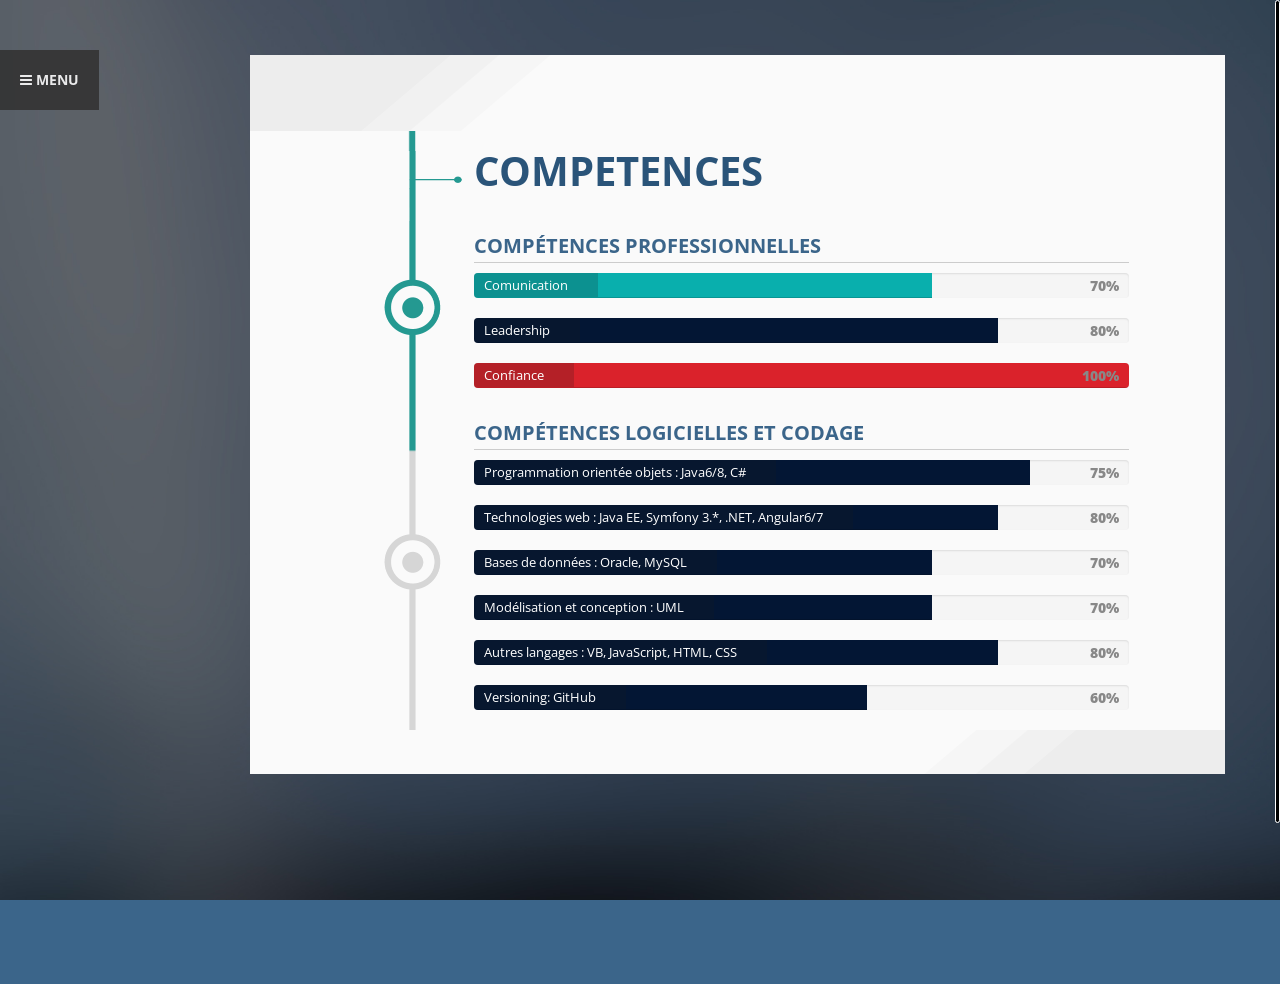
==== commit 09119f56: "samlmen" ====
--- a/competences.html
+++ b/competences.html
@@ -248,7 +248,7 @@
                         <div class="progress-bar progress-bar-2" role="progressbar" data-percent="60%" style="background:#031634; width: 85%;">
                             <span class="sr-only">75% Complete</span>
                         </div>
-                        <span class="progress-type">Programmation orientée objets : Java, C#</span>
+                        <span class="progress-type">Programmation orientée objets : Java6/8, C#</span>
                         <span class="progress-completed">75%</span>
                       </div>
                     </li> 
@@ -257,7 +257,7 @@
                         <div class="progress-bar progress-bar-2" role="progressbar" data-percent="60%" style="background:#031634; width: 80%;">
                             <span class="sr-only">80% Complete</span>
                         </div>
-                        <span class="progress-type">Technologies web : Java EE, Symfony 3.*, .NET, Angular</span>
+                        <span class="progress-type">Technologies web : Java EE, Symfony 3.*, .NET, Angular6/7</span>
                         <span class="progress-completed">80%</span>
                       </div>
                     </li>
